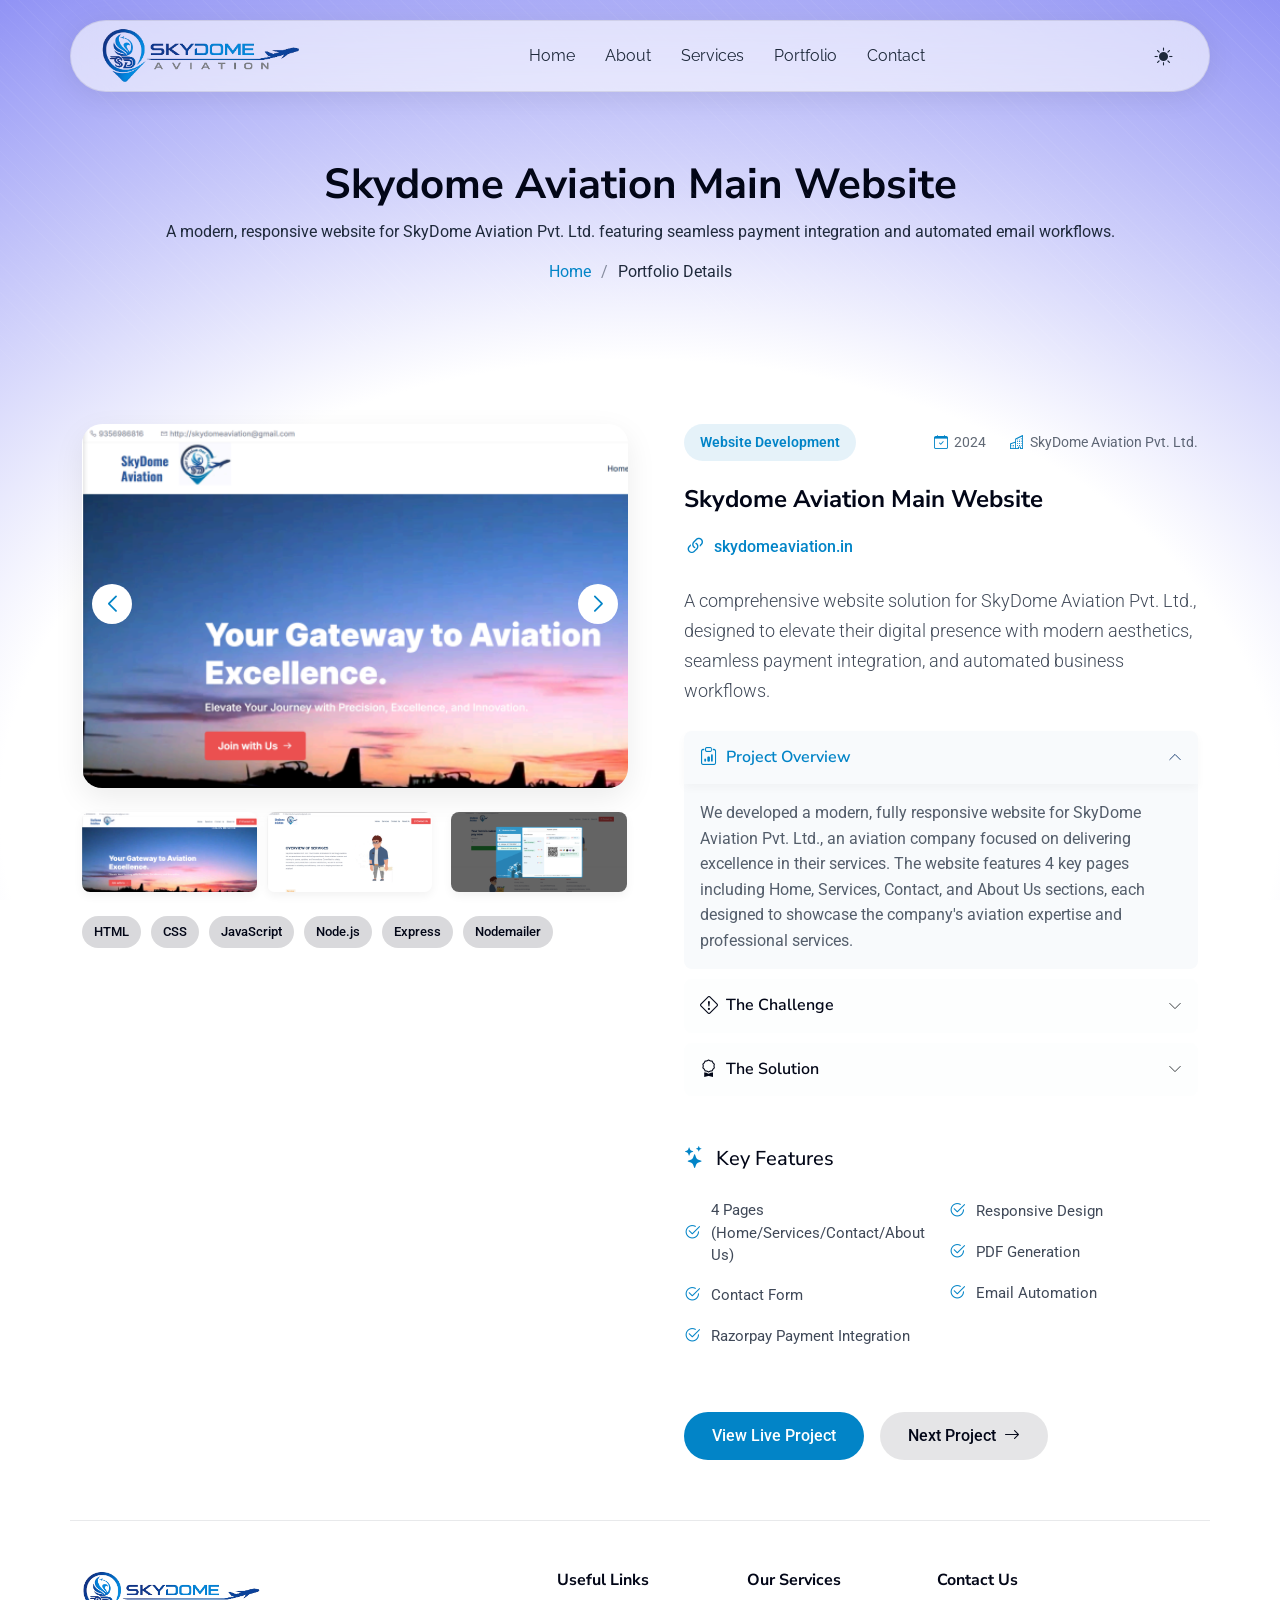
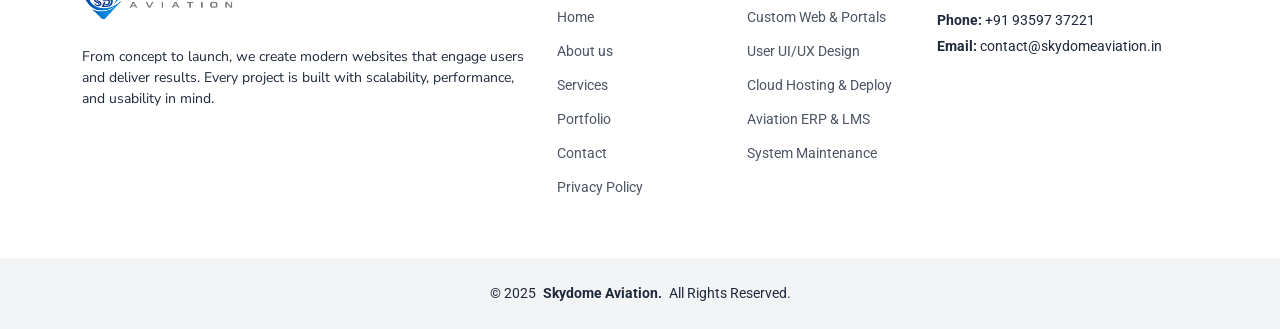
==== portfolio-1.html @ ff7d0fc4 "first commit" ====
<!DOCTYPE html>
<html lang="en">

<head>
  <meta charset="utf-8">
  <meta content="width=device-width, initial-scale=1.0" name="viewport">
  <title>Skydome Aviation Main Website - Skydome Aviation</title>
  <meta name="description" content="Portfolio details for Skydome Aviation Main Website project by Skydome Aviation">
  <meta name="keywords" content="Skydome Aviation, Website Development, Skydome Aviation">

  <!-- Favicons -->
  <link href="assets/img/Brand Kit/icon_light.png" rel="icon">
  <link href="assets/img/Brand Kit/icon_light.png" rel="apple-touch-icon">

  <!-- Fonts -->
  <link href="https://fonts.googleapis.com" rel="preconnect">
  <link href="https://fonts.gstatic.com" rel="preconnect" crossorigin>
  <link
    href="https://fonts.googleapis.com/css2?family=Roboto:ital,wght@0,100;0,300;0,400;0,500;0,700;0,900;1,100;1,300;1,400;1,500;1,700;1,900&family=Raleway:ital,wght@0,100;0,200;0,300;0,400;0,500;0,600;0,700;0,800;0,900;1,100;1,200;1,300;1,400;1,500;1,600;1,700;1,800;1,900&family=Nunito+Sans:ital,wght@0,200;0,300;0,400;0,600;0,700;0,800;0,900;1,200;1,300;1,400;1,600;1,700;1,800;1,900&display=swap"
    rel="stylesheet">

  <!-- Vendor CSS Files -->
  <link href="assets/vendor/bootstrap/css/bootstrap.min.css" rel="stylesheet">
  <link href="assets/vendor/bootstrap-icons/bootstrap-icons.css" rel="stylesheet">
  <link href="assets/vendor/aos/aos.css" rel="stylesheet">
  <link href="assets/vendor/swiper/swiper-bundle.min.css" rel="stylesheet">
  <link href="assets/vendor/glightbox/css/glightbox.min.css" rel="stylesheet">

  <!-- Main CSS File -->
  <link href="assets/css/main.css" rel="stylesheet">

  <!-- Theme Initialization (prevents flash) -->
  <script>
    (function () {
      const THEME_VERSION_KEY = 'skydome-theme-version';
      const CURRENT_VERSION = '3';
      if (localStorage.getItem(THEME_VERSION_KEY) !== CURRENT_VERSION) {
        localStorage.removeItem('skydome-theme');
        localStorage.setItem(THEME_VERSION_KEY, CURRENT_VERSION);
      }
      const theme = localStorage.getItem('skydome-theme') || 'light';
      document.documentElement.setAttribute('data-theme', theme);
    })();
  </script>
</head>

<body class="portfolio-details-page">

  <header id="header" class="header d-flex align-items-center fixed-top">
    <div
      class="header-container container-fluid container-xl position-relative d-flex align-items-center justify-content-between">

      <a href="index.html" class="logo d-flex align-items-center me-auto me-xl-0">
        <img src="assets/img/Brand Kit/logo.png" alt="Skydome Aviation Logo">
      </a>



      <nav id="navmenu" class="navmenu">
        <ul>
          <li><a href="index.html#hero">Home</a></li>
          <li><a href="index.html#about">About</a></li>
          <li><a href="index.html#services">Services</a></li>
          <li><a href="index.html#portfolio">Portfolio</a></li>
          <li><a href="index.html#contact">Contact</a></li>
        </ul>
        <i class="mobile-nav-toggle d-xl-none bi bi-list"></i>
      </nav>
      <!-- Theme Toggle Button -->
      <button class="theme-toggle" id="theme-toggle" aria-label="Toggle dark/light theme">
        <i class="bi bi-moon-fill"></i>
        <i class="bi bi-sun-fill"></i>
      </button>

    </div>
  </header>

  <main class="main">

    <!-- Page Title -->
    <div class="page-title dark-background" data-aos="fade">
      <div class="container position-relative">
        <h1>Skydome Aviation Main Website</h1>
        <p>A modern, responsive website for SkyDome Aviation Pvt. Ltd. featuring seamless payment integration and
          automated email workflows.</p>
        <nav class="breadcrumbs">
          <ol>
            <li><a href="index.html">Home</a></li>
            <li class="current">Portfolio Details</li>
          </ol>
        </nav>
      </div>
    </div><!-- End Page Title -->

    <!-- Portfolio Details Section -->
    <section id="portfolio-details" class="portfolio-details section">

      <div class="container" data-aos="fade-up" data-aos-delay="100">

        <div class="row gy-4">
          <div class="col-lg-6" data-aos="fade-right">
            <div class="portfolio-details-media">
              <div class="main-image">
                <div class="portfolio-details-slider swiper init-swiper" data-aos="zoom-in">
                  <script type="application/json" class="swiper-config">
                    {
                      "loop": true,
                      "speed": 1000,
                      "autoplay": {
                        "delay": 6000
                      },
                      "effect": "creative",
                      "creativeEffect": {
                        "prev": {
                          "shadow": true,
                          "translate": [0, 0, -400]
                        },
                        "next": {
                          "translate": ["100%", 0, 0]
                        }
                      },
                      "slidesPerView": 1,
                      "navigation": {
                        "nextEl": ".swiper-button-next",
                        "prevEl": ".swiper-button-prev"
                      }
                    }
                  </script>
                  <div class="swiper-wrapper">
                    <div class="swiper-slide">
                      <img src="assets/img/portfolio/skydome-3.png" alt="Skydome Aviation Homepage" class="img-fluid">
                    </div>
                    <div class="swiper-slide">
                      <img src="assets/img/portfolio/skydome-2.png" alt="Skydome Aviation Services" class="img-fluid">
                    </div>
                    <div class="swiper-slide">
                      <img src="assets/img/portfolio/skydome-1.png" alt="Skydome Aviation Payment" class="img-fluid">
                    </div>
                  </div>
                  <div class="swiper-button-prev"></div>
                  <div class="swiper-button-next"></div>
                </div>
              </div>

              <div class="thumbnail-grid" data-aos="fade-up" data-aos-delay="200">
                <div class="row g-2 mt-3">
                  <div class="col-4">
                    <img src="assets/img/portfolio/skydome-3.png" alt="Gallery Image" class="img-fluid glightbox">
                  </div>
                  <div class="col-4">
                    <img src="assets/img/portfolio/skydome-2.png" alt="Gallery Image" class="img-fluid glightbox">
                  </div>
                  <div class="col-4">
                    <img src="assets/img/portfolio/skydome-1.png" alt="Gallery Image" class="img-fluid glightbox">
                  </div>
                </div>
              </div>

              <div class="tech-stack-badges" data-aos="fade-up" data-aos-delay="300">
                <span>HTML</span>
                <span>CSS</span>
                <span>JavaScript</span>
                <span>Node.js</span>
                <span>Express</span>
                <span>Nodemailer</span>
              </div>
            </div>
          </div>

          <div class="col-lg-6" data-aos="fade-left">
            <div class="portfolio-details-content">
              <div class="project-meta">
                <div class="badge-wrapper">
                  <span class="project-badge">Website Development</span>
                </div>
                <div class="date-client">
                  <div class="meta-item">
                    <i class="bi bi-calendar-check"></i>
                    <span>2024</span>
                  </div>
                  <div class="meta-item">
                    <i class="bi bi-buildings"></i>
                    <span>SkyDome Aviation Pvt. Ltd.</span>
                  </div>
                </div>
              </div>

              <h2 class="project-title">Skydome Aviation Main Website</h2>

              <div class="project-website">
                <i class="bi bi-link-45deg"></i>
                <a href="https://skydomeaviation.in/" target="_blank">skydomeaviation.in</a>
              </div>

              <div class="project-overview">
                <p class="lead">
                  A comprehensive website solution for SkyDome Aviation Pvt. Ltd., designed to elevate their digital
                  presence with modern aesthetics, seamless payment integration, and automated business workflows.
                </p>

                <div class="accordion project-accordion" id="portfolio-details-projectAccordion">
                  <div class="accordion-item" data-aos="fade-up">
                    <h2 class="accordion-header">
                      <button class="accordion-button" type="button" data-bs-toggle="collapse"
                        data-bs-target="#portfolio-details-collapse-1" aria-expanded="true" aria-controls="collapseOne">
                        <i class="bi bi-clipboard-data me-2"></i> Project Overview
                      </button>
                    </h2>
                    <div id="portfolio-details-collapse-1" class="accordion-collapse collapse show"
                      data-bs-parent="#portfolio-details-projectAccordion">
                      <div class="accordion-body">
                        <p>We developed a modern, fully responsive website for SkyDome Aviation Pvt. Ltd., an aviation
                          company focused on delivering excellence in their services. The website features 4 key pages
                          including Home, Services, Contact, and About Us sections, each designed to showcase the
                          company's aviation expertise and professional services.</p>
                      </div>
                    </div>
                  </div>

                  <div class="accordion-item" data-aos="fade-up" data-aos-delay="100">
                    <h2 class="accordion-header">
                      <button class="accordion-button collapsed" type="button" data-bs-toggle="collapse"
                        data-bs-target="#portfolio-details-collapse-2" aria-expanded="false"
                        aria-controls="collapseTwo">
                        <i class="bi bi-exclamation-diamond me-2"></i> The Challenge
                      </button>
                    </h2>
                    <div id="portfolio-details-collapse-2" class="accordion-collapse collapse"
                      data-bs-parent="#portfolio-details-projectAccordion">
                      <div class="accordion-body">
                        <p>The client required a website that could handle online payments securely, automate email
                          communications, and generate PDF documents dynamically. The solution needed to be fast,
                          responsive across all devices, and integrate seamlessly with Razorpay payment gateway for
                          their business transactions.</p>
                      </div>
                    </div>
                  </div>

                  <div class="accordion-item" data-aos="fade-up" data-aos-delay="200">
                    <h2 class="accordion-header">
                      <button class="accordion-button collapsed" type="button" data-bs-toggle="collapse"
                        data-bs-target="#portfolio-details-collapse-3" aria-expanded="false"
                        aria-controls="collapseThree">
                        <i class="bi bi-award me-2"></i> The Solution
                      </button>
                    </h2>
                    <div id="portfolio-details-collapse-3" class="accordion-collapse collapse"
                      data-bs-parent="#portfolio-details-projectAccordion">
                      <div class="accordion-body">
                        <p>We built a robust full-stack solution using Node.js and Express for the backend, with HTML,
                          CSS, and JavaScript for a responsive frontend. We integrated Razorpay for secure payment
                          processing, implemented Nodemailer for email automation, and developed custom PDF generation
                          functionality to streamline their business operations.</p>
                      </div>
                    </div>
                  </div>
                </div>
              </div>

              <div class="project-features" data-aos="fade-up" data-aos-delay="300">
                <h3><i class="bi bi-stars"></i> Key Features</h3>
                <div class="row g-3">
                  <div class="col-md-6">
                    <ul class="feature-list">
                      <li><i class="bi bi-check2-circle"></i> 4 Pages (Home/Services/Contact/About Us)</li>
                      <li><i class="bi bi-check2-circle"></i> Contact Form</li>
                      <li><i class="bi bi-check2-circle"></i> Razorpay Payment Integration</li>
                    </ul>
                  </div>
                  <div class="col-md-6">
                    <ul class="feature-list">
                      <li><i class="bi bi-check2-circle"></i> Responsive Design</li>
                      <li><i class="bi bi-check2-circle"></i> PDF Generation</li>
                      <li><i class="bi bi-check2-circle"></i> Email Automation</li>
                    </ul>
                  </div>
                </div>
              </div>

              <div class="cta-buttons" data-aos="fade-up" data-aos-delay="400">
                <a href="https://skydomeaviation.in/" target="_blank" class="btn-view-project">View Live Project</a>
                <a href="portfolio-2.html" class="btn-next-project">Next Project <i class="bi bi-arrow-right"></i></a>
              </div>
            </div>
          </div>
        </div>

      </div>

    </section><!-- /Portfolio Details Section -->

  </main>

  <footer id="footer" class="footer">

    <div class="container footer-top">
      <div class="row gy-4">
        <div class="col-lg-5 col-md-12 footer-about">
          <a href="index.html" class="logo d-flex align-items-center">
            <img src="assets/img/Brand Kit/logo.png" alt="Skydome Aviation" class="footer-logo-img">
          </a>
          <p>From concept to launch, we create modern websites that engage users and deliver results. Every project is
            built with scalability, performance, and usability in mind.</p>
        </div>

        <div class="col-lg-2 col-6 footer-links">
          <h4>Useful Links</h4>
          <ul>
            <li><a href="index.html#hero">Home</a></li>
            <li><a href="index.html#about">About us</a></li>
            <li><a href="index.html#services">Services</a></li>
            <li><a href="index.html#portfolio">Portfolio</a></li>
            <li><a href="index.html#contact">Contact</a></li>
            <li><a href="privacy-policy.html">Privacy Policy</a></li>
          </ul>
        </div>

        <div class="col-lg-2 col-6 footer-links">
          <h4>Our Services</h4>
          <ul>
            <li><a href="index.html#services">Custom Web & Portals</a></li>
            <li><a href="index.html#services">User UI/UX Design</a></li>
            <li><a href="index.html#services">Cloud Hosting & Deploy</a></li>
            <li><a href="index.html#services">Aviation ERP & LMS</a></li>
            <li><a href="index.html#services">System Maintenance</a></li>
          </ul>
        </div>

        <div class="col-lg-3 col-md-12 footer-contact text-center text-md-start">
          <h4>Contact Us</h4>
          <p><strong>Phone:</strong> <span>+91 93597 37221</span></p>
          <p><strong>Email:</strong> <span>contact@skydomeaviation.in</span></p>
        </div>

      </div>
    </div>

    <div class="copyright text-center mt-4">
      <p>© 2025 <strong class="px-1 sitename">Skydome Aviation.</strong> All Rights Reserved.</p>
    </div>

  </footer>

  <!-- Scroll Top -->
  <a href="#" id="scroll-top" class="scroll-top d-flex align-items-center justify-content-center"><i
      class="bi bi-arrow-up-short"></i></a>

  <!-- Preloader -->
  <div id="preloader"></div>

  <!-- Vendor JS Files -->
  <script src="assets/vendor/bootstrap/js/bootstrap.bundle.min.js"></script>
  <script src="assets/vendor/php-email-form/validate.js"></script>
  <script src="assets/vendor/aos/aos.js"></script>
  <script src="assets/vendor/swiper/swiper-bundle.min.js"></script>
  <script src="assets/vendor/glightbox/js/glightbox.min.js"></script>
  <script src="assets/vendor/imagesloaded/imagesloaded.pkgd.min.js"></script>
  <script src="assets/vendor/isotope-layout/isotope.pkgd.min.js"></script>

  <!-- Main JS File -->
  <script src="assets/js/main.js"></script>

</body>

</html>
---- assets/css/main.css ----
/**
* Template Name: Strategy
* Template URL: https://bootstrapmade.com/strategy-bootstrap-agency-template/
* Updated: Jun 06 2025 with Bootstrap v5.3.6
* Author: BootstrapMade.com
* License: https://bootstrapmade.com/license/
*/

/*--------------------------------------------------------------
# Font & Color Variables
# Help: https://bootstrapmade.com/color-system/
--------------------------------------------------------------*/
/* Fonts */
:root {
  --default-font: "Roboto", system-ui, -apple-system, "Segoe UI", Roboto, "Helvetica Neue", Arial, "Noto Sans", "Liberation Sans", sans-serif, "Apple Color Emoji", "Segoe UI Emoji", "Segoe UI Symbol", "Noto Color Emoji";
  --heading-font: "Nunito Sans", sans-serif;
  --nav-font: "Raleway", sans-serif;
  scroll-behavior: smooth;
}

/*--------------------------------------------------------------
# LIGHT THEME (Default) - Elegant White with Subtle Gradient
--------------------------------------------------------------*/
:root,
:root[data-theme="light"] {
  /* Core Colors - Light Theme with Radial Gradient */
  --background-color: radial-gradient(125% 125% at 50% 90%, #fff 40%, #6366f1 100%);
  --default-color: #1e293b;
  --heading-color: #020617;
  --accent-color: #0284c7;
  --accent-color-dark: #0c4a6e;
  --surface-color: #f8fafc;
  --contrast-color: #ffffff;
  --border-color: #cbd5e1;

  /* Navigation Colors */
  --nav-color: #1e293b;
  --nav-hover-color: #0284c7;
  --nav-mobile-background-color: #ffffff;
  --nav-dropdown-background-color: #ffffff;
  --nav-dropdown-color: #1e293b;
  --nav-dropdown-hover-color: #0284c7;

  /* Theme Toggle */
  --theme-toggle-hover: rgba(2, 132, 199, 0.1);
  --logo-filter: brightness(0) saturate(100%);
}

/*--------------------------------------------------------------
# DARK THEME - Deep Navy Blue with Gradient
--------------------------------------------------------------*/
:root[data-theme="dark"] {
  /* Core Colors - Dark Theme with Radial Gradient */
  --background-color: radial-gradient(125% 125% at 50% 90%, #020817 40%, #4338ca 100%);
  --default-color: rgba(255, 255, 255, 0.9);
  --heading-color: #f1f5f9;
  --accent-color: #38bdf8;
  --accent-color-dark: #0369a1;
  --surface-color: #0f172a;
  --contrast-color: #ffffff;
  --border-color: rgba(255, 255, 255, 0.12);

  /* Navigation Colors */
  --nav-color: rgba(255, 255, 255, 0.9);
  --nav-hover-color: #38bdf8;
  --nav-mobile-background-color: #0f172a;
  --nav-dropdown-background-color: #0f172a;
  --nav-dropdown-color: rgba(255, 255, 255, 0.9);
  --nav-dropdown-hover-color: #38bdf8;

  /* Theme Toggle */
  --theme-toggle-hover: rgba(56, 189, 248, 0.15);
  --logo-filter: none;
}


:root[data-theme="light"] .light-background {
  --background-color: #f1f5f9;
  --surface-color: #ffffff;
}



/*--------------------------------------------------------------
# Theme Transition Effects
--------------------------------------------------------------*/
/* Only apply theme transitions to elements that need them, exclude AOS animated elements */
.header,
.footer,
.navmenu,
.theme-toggle,
.section-title,
.service-card,
.contact-info-box,
.contact-form-wrapper,
.faq-item {
  transition: background-color 0.3s ease, color 0.3s ease, border-color 0.3s ease;
}

/*--------------------------------------------------------------
# Theme Toggle Button
--------------------------------------------------------------*/
.theme-toggle {
  display: flex;
  align-items: center;
  justify-content: center;
  width: 40px;
  height: 40px;
  border-radius: 50%;
  border: none;
  background: transparent;
  cursor: pointer;
  transition: all 0.4s cubic-bezier(0.4, 0, 0.2, 1);
  margin-left: 15px;
}

.theme-toggle:hover {
  background-color: var(--theme-toggle-hover);
  transform: rotate(20deg) scale(1.1);
  transition: all 0.4s cubic-bezier(0.4, 0, 0.2, 1);
}

.theme-toggle i {
  font-size: 18px;
  color: var(--nav-color);
  transition: all 0.4s cubic-bezier(0.4, 0, 0.2, 1);
}

.theme-toggle .bi-sun-fill {
  display: none;
}

.theme-toggle .bi-moon-fill {
  display: block;
}

:root[data-theme="light"] .theme-toggle .bi-sun-fill {
  display: block;
}

:root[data-theme="light"] .theme-toggle .bi-moon-fill {
  display: none;
}

/* Hero stats card - Let's Connect Button (Original Style) */
.stats-card-hero {
  display: flex;
  align-items: center;
  justify-content: space-between;
  position: absolute;
  bottom: 10%;
  right: 0;
  background: linear-gradient(135deg, var(--surface-color) 0%, color-mix(in srgb, var(--surface-color), var(--accent-color) 8%) 100%);
  backdrop-filter: blur(15px);
  border: 2px solid color-mix(in srgb, var(--accent-color), transparent 65%);
  border-radius: 14px;
  padding: 0.875rem 1.25rem;
  text-decoration: none;
  min-width: auto;
  gap: 14px;
  box-shadow: 0 12px 35px rgba(0, 0, 0, 0.18), 0 0 20px color-mix(in srgb, var(--accent-color), transparent 90%);
  transition: all 0.4s cubic-bezier(0.4, 0, 0.2, 1);
}

.stats-card-hero:hover {
  transform: translateY(-5px);
  box-shadow: 0 18px 45px rgba(0, 0, 0, 0.22), 0 0 30px color-mix(in srgb, var(--accent-color), transparent 80%);
  border-color: var(--accent-color);
}

.stats-card-hero .stats-number h2 {
  font-size: 1.25rem;
  font-weight: 700;
  color: var(--heading-color);
  margin: 0;
  line-height: 1.2;
  font-family: var(--heading-font);
}

.stats-card-hero .stats-arrow {
  display: flex;
  align-items: center;
  justify-content: center;
  width: 28px;
  height: 28px;
  background: var(--accent-color);
  border-radius: 50%;
  transition: all 0.4s cubic-bezier(0.4, 0, 0.2, 1);
}

.stats-card-hero .stats-arrow i {
  font-size: 1rem;
  color: var(--contrast-color);
  transition: transform 0.4s cubic-bezier(0.4, 0, 0.2, 1);
}

.stats-card-hero:hover .stats-arrow {
  background: color-mix(in srgb, var(--accent-color), #000 15%);
}

.stats-card-hero:hover .stats-arrow i {
  transform: rotate(45deg);
}

@media (max-width: 991px) {
  .stats-card-hero {
    position: relative;
    bottom: auto;
    right: auto;
    margin-top: 2rem;
  }
}

/* Typed.js Animation Styles */
.typed-wrapper {
  display: inline;
}

#typed-strings {
  display: none;
}

#typed-output {
  color: var(--accent-color);
  font-weight: 800;
}

.typed-cursor {
  color: var(--accent-color);
  font-weight: 300;
  opacity: 1;
  animation: typedBlink 0.7s infinite;
}

@keyframes typedBlink {

  0%,
  100% {
    opacity: 1;
  }

  50% {
    opacity: 0;
  }
}

/*--------------------------------------------------------------
# Hero On-Load Animation
--------------------------------------------------------------*/
@keyframes heroReveal {
  0% {
    opacity: 0;
    transform: translateY(40px);
  }

  100% {
    opacity: 1;
    transform: translateY(0);
  }
}

/* Hero animate container - initial hidden state, waits for body.loaded */
.hero-animate {
  opacity: 0;
}

/* Only animate AFTER preloader is removed (body.loaded class added) */
body.loaded .hero-animate {
  animation: heroReveal 0.9s cubic-bezier(0.22, 1, 0.36, 1) forwards;
}

/* Staggered delays for hero elements */
body.loaded .hero-animate.hero-delay-1 {
  animation-delay: 0ms;
}

body.loaded .hero-animate.hero-delay-2 {
  animation-delay: 150ms;
}

body.loaded .hero-animate.hero-delay-3 {
  animation-delay: 300ms;
}

body.loaded .hero-animate.hero-delay-4 {
  animation-delay: 450ms;
}

body.loaded .hero-animate.hero-delay-5 {
  animation-delay: 600ms;
}

body.loaded .hero-animate.hero-delay-6 {
  animation-delay: 800ms;
}

/* Visual content column - slightly different animation */
.hero-visual-animate {
  opacity: 0;
}

body.loaded .hero-visual-animate {
  animation: heroReveal 1.1s cubic-bezier(0.22, 1, 0.36, 1) forwards;
  animation-delay: 500ms;
}

/* Footer Logo Styles */
.footer .footer-about .logo .footer-logo-img {
  max-height: 50px;
  width: auto;
}

:root[data-theme="light"] .footer .footer-about .logo .footer-logo-img {
  content: url('../img/Brand Kit/logo.png');
}

/*--------------------------------------------------------------
# Portfolio Entry Styles - Enhanced Design
--------------------------------------------------------------*/
.portfolio-item {
  margin-bottom: 30px;
}

.portfolio-entry {
  position: relative;
  overflow: hidden;
  border-radius: 20px;
  background: var(--surface-color);
  box-shadow: 0 10px 40px rgba(0, 0, 0, 0.2);
  transition: transform 0.5s ease-out, box-shadow 0.5s ease-out;
}

.portfolio-entry:hover {
  transform: translateY(-8px);
  box-shadow: 0 20px 60px rgba(0, 0, 0, 0.3);
}

.portfolio-entry .entry-image {
  position: relative;
  width: 100%;
  margin: 0;
  overflow: hidden;
  background: linear-gradient(135deg, #1a1a2e 0%, #16213e 100%);
  min-height: 220px;
  display: flex;
  align-items: center;
  justify-content: center;
}

.portfolio-entry .entry-image img,
.portfolio-item .entry-image img,
.portfolio-item img.img-fluid {
  width: 100% !important;
  height: auto !important;
  display: block;
  object-fit: contain !important;
  object-position: center;
  transition: transform 0.5s ease-out, filter 0.5s ease-out;
}

.portfolio-entry:hover .entry-image img {
  transform: scale(1.05);
  filter: brightness(0.7);
}

/* Overlay Container */
.portfolio-entry .entry-overlay {
  position: absolute;
  top: 0;
  left: 0;
  right: 0;
  bottom: 0;
  background: linear-gradient(180deg,
      rgba(0, 0, 0, 0) 0%,
      rgba(0, 0, 0, 0.15) 50%,
      rgba(0, 0, 0, 0.6) 100%);
  opacity: 0;
  transition: opacity 0.5s ease-out;
  display: flex;
  align-items: flex-end;
  padding: 30px;
  border-radius: 20px;
}

.portfolio-entry:hover .entry-overlay {
  opacity: 1;
}

/* Overlay Content */
.portfolio-entry .overlay-content {
  width: 100%;
  transform: translateY(20px);
  opacity: 0;
  transition: transform 0.5s ease-out, opacity 0.5s ease-out;
}

.portfolio-entry:hover .overlay-content {
  transform: translateY(0);
  opacity: 1;
}

.portfolio-entry .entry-meta {
  color: var(--accent-color);
  font-size: 0.8rem;
  font-weight: 700;
  text-transform: uppercase;
  letter-spacing: 2px;
  margin-bottom: 10px;
  display: inline-block;
  background: rgba(99, 102, 241, 0.15);
  padding: 5px 12px;
  border-radius: 20px;
  backdrop-filter: blur(10px);
}

.portfolio-entry .entry-title {
  color: #ffffff;
  font-size: 1.4rem;
  font-weight: 700;
  margin: 0 0 18px 0;
  line-height: 1.3;
  text-shadow: 0 2px 10px rgba(0, 0, 0, 0.3);
}

.portfolio-entry .entry-links {
  display: flex;
  gap: 12px;
}

.portfolio-entry .entry-links a {
  display: flex;
  align-items: center;
  justify-content: center;
  width: 45px;
  height: 45px;
  border-radius: 12px;
  background: rgba(255, 255, 255, 0.95);
  color: var(--heading-color);
  font-size: 1.1rem;
  transition: all 0.3s cubic-bezier(0.4, 0, 0.2, 1);
  box-shadow: 0 4px 15px rgba(0, 0, 0, 0.2);
}

.portfolio-entry .entry-links a:hover {
  background: var(--accent-color);
  color: #ffffff;
  transform: translateY(-3px) scale(1.05);
  box-shadow: 0 8px 25px rgba(99, 102, 241, 0.4);
}

/* Light Theme Adjustments */
:root[data-theme="light"] .portfolio-entry .entry-image {
  background: linear-gradient(135deg, #f8fafc 0%, #e2e8f0 100%);
}

:root[data-theme="light"] .portfolio-entry .entry-links a {
  color: #1e293b;
}

/*--------------------------------------------------------------
# General Styling & Shared Classes
--------------------------------------------------------------*/
body {
  color: var(--default-color);
  background: var(--background-color);
  background-attachment: fixed;
  font-family: var(--default-font);
  min-height: 100vh;
}

a {
  color: var(--accent-color);
  text-decoration: none;
  transition: 0.3s;
}

a:hover {
  color: color-mix(in srgb, var(--accent-color), transparent 25%);
  text-decoration: none;
}

h1,
h2,
h3,
h4,
h5,
h6 {
  color: var(--heading-color);
  font-family: var(--heading-font);
}

/* PHP Email Form Messages
------------------------------*/
.php-email-form .error-message {
  display: none;
  background: #df1529;
  color: #ffffff;
  text-align: left;
  padding: 15px;
  margin-bottom: 24px;
  font-weight: 600;
}

.php-email-form .sent-message {
  display: none;
  color: #ffffff;
  background: #059652;
  text-align: center;
  padding: 15px;
  margin-bottom: 24px;
  font-weight: 600;
}

.php-email-form .loading {
  display: none;
  background: var(--surface-color);
  text-align: center;
  padding: 15px;
  margin-bottom: 24px;
}

.php-email-form .loading:before {
  content: "";
  display: inline-block;
  border-radius: 50%;
  width: 24px;
  height: 24px;
  margin: 0 10px -6px 0;
  border: 3px solid var(--accent-color);
  border-top-color: var(--surface-color);
  animation: php-email-form-loading 1s linear infinite;
}

@keyframes php-email-form-loading {
  0% {
    transform: rotate(0deg);
  }

  100% {
    transform: rotate(360deg);
  }
}

/*--------------------------------------------------------------
# Global Header
--------------------------------------------------------------*/
.header {
  color: var(--default-color);
  background-color: var(--background-color);
  padding: 20px 0;
  transition: all 0.5s;
  z-index: 997;
}

.header .header-container {
  background: rgba(255, 255, 255, 0.1);
  backdrop-filter: blur(20px);
  -webkit-backdrop-filter: blur(20px);
  border: 1px solid rgba(255, 255, 255, 0.15);
  border-radius: 50px;
  padding: 5px 25px 5px 30px;
  box-shadow: 0px 4px 30px rgba(0, 0, 0, 0.1);
}

:root[data-theme="light"] .header .header-container {
  background: rgba(255, 255, 255, 0.6);
  border: 1px solid rgba(0, 0, 0, 0.08);
  box-shadow: 0px 4px 30px rgba(0, 0, 0, 0.08);
}

.header .logo {
  line-height: 1;
}

.header .logo img {
  /* height: 50px; */
  width: auto;
  max-width: 200px;
  margin-right: 8px;
  object-fit: contain;
}

.header .logo h1 {
  font-size: 20px;
  margin: 0;
  font-weight: 600;
  text-transform: uppercase;
  letter-spacing: 1.5px;
  color: var(--heading-color);
}

.header .btn-getstarted,
.header .btn-getstarted:focus {
  color: var(--contrast-color);
  background: var(--accent-color);
  font-size: 14px;
  padding: 8px 20px;
  margin: 0 0 0 30px;
  border-radius: 50px;
  transition: 0.3s;
}

.header .btn-getstarted:hover,
.header .btn-getstarted:focus:hover {
  color: var(--contrast-color);
  background: color-mix(in srgb, var(--accent-color), transparent 15%);
}

@media (max-width: 1200px) {
  .header {
    padding-top: 10px;
  }

  .header .header-container {
    margin-left: 10px;
    margin-right: 10px;
    padding: 14px 8px 14px 18px;
  }

  .header .logo {
    order: 1;
  }

  .header .btn-getstarted {
    order: 2;
    margin: 0 10px 0 0;
    padding: 6px 15px;
  }

  .header .theme-toggle {
    order: 2;
    margin-left: auto;
  }

  .header .navmenu {
    order: 3;
  }
}

@media (max-width: 768px) {
  .header {
    padding-top: 8px;
  }

  .header .header-container {
    padding: 16px 10px 16px 16px;
  }

  .header .logo img {
    height: 32px;
  }
}

@media (max-width: 576px) {
  .header .header-container {
    padding: 18px 12px 18px 16px;
  }

  .header .logo img {
    height: 28px;
  }
}

/*--------------------------------------------------------------
# Navigation Menu
--------------------------------------------------------------*/
/* Navmenu - Desktop */
@media (min-width: 1200px) {
  .navmenu {
    padding: 0;
  }

  .navmenu ul {
    margin: 0;
    padding: 0;
    display: flex;
    list-style: none;
    align-items: center;
  }

  .navmenu li {
    position: relative;
  }

  .navmenu a,
  .navmenu a:focus {
    color: var(--nav-color);
    padding: 18px 15px;
    font-size: 16px;
    font-family: var(--nav-font);
    font-weight: 400;
    display: flex;
    align-items: center;
    justify-content: space-between;
    white-space: nowrap;
    transition: 0.3s;
  }

  .navmenu a i,
  .navmenu a:focus i {
    font-size: 12px;
    line-height: 0;
    margin-left: 5px;
    transition: 0.3s;
  }

  .navmenu li:last-child a {
    padding-right: 0;
  }

  .navmenu li:hover>a,
  .navmenu .active,
  .navmenu .active:focus {
    color: var(--nav-hover-color);
  }

  .navmenu .dropdown ul {
    margin: 0;
    padding: 10px 0;
    background: var(--nav-dropdown-background-color);
    display: block;
    position: absolute;
    visibility: hidden;
    left: 14px;
    top: 130%;
    opacity: 0;
    transition: 0.3s;
    border-radius: 4px;
    z-index: 99;
    box-shadow: 0px 0px 30px rgba(0, 0, 0, 0.1);
  }

  .navmenu .dropdown ul li {
    min-width: 200px;
  }

  .navmenu .dropdown ul a {
    padding: 10px 20px;
    font-size: 15px;
    text-transform: none;
    color: var(--nav-dropdown-color);
  }

  .navmenu .dropdown ul a i {
    font-size: 12px;
  }

  .navmenu .dropdown ul a:hover,
  .navmenu .dropdown ul .active:hover,
  .navmenu .dropdown ul li:hover>a {
    color: var(--nav-dropdown-hover-color);
  }

  .navmenu .dropdown:hover>ul {
    opacity: 1;
    top: 100%;
    visibility: visible;
  }

  .navmenu .dropdown .dropdown ul {
    top: 0;
    left: -90%;
    visibility: hidden;
  }

  .navmenu .dropdown .dropdown:hover>ul {
    opacity: 1;
    top: 0;
    left: -100%;
    visibility: visible;
  }
}

/* Navmenu - Mobile */
@media (max-width: 1199px) {
  .mobile-nav-toggle {
    color: var(--nav-color);
    font-size: 28px;
    line-height: 0;
    margin-right: 10px;
    cursor: pointer;
    transition: color 0.3s;
  }

  .navmenu {
    padding: 0;
    z-index: 9997;
  }

  .navmenu ul {
    visibility: hidden;
    opacity: 0;
    list-style: none;
    position: fixed;
    top: 0;
    left: 0;
    right: 0;
    bottom: 0;
    width: 100%;
    height: 90vh;
    padding: 80px 30px 60px 30px;
    margin: 0;
    background-color: var(--nav-mobile-background-color);
    overflow-y: auto;
    z-index: 9998;
    flex-direction: column;
    align-items: center;
    justify-content: space-evenly;
    border-radius: 20px;
    gap: 10px;
    display: flex;
    transform: translateY(-20px);
    transition: opacity 0.3s ease, visibility 0.3s ease, transform 0.3s ease;
  }

  .navmenu ul li {
    width: 100%;
    text-align: center;
    border-bottom: 1px solid rgba(128, 128, 128, 0.1);
  }

  .navmenu ul li:last-child {
    border-bottom: none;
  }

  .navmenu a,
  .navmenu a:focus {
    color: var(--nav-dropdown-color);
    padding: 18px 20px;
    font-family: var(--nav-font);
    font-size: 20px;
    font-weight: 600;
    display: block;
    text-align: center;
    transition: 0.3s;
  }

  .navmenu a i,
  .navmenu a:focus i {
    font-size: 12px;
    line-height: 0;
    margin-left: 5px;
    width: 30px;
    height: 30px;
    display: flex;
    align-items: center;
    justify-content: center;
    border-radius: 50%;
    transition: 0.3s;
    background-color: color-mix(in srgb, var(--accent-color), transparent 90%);
  }

  .navmenu a i:hover,
  .navmenu a:focus i:hover {
    background-color: var(--accent-color);
    color: var(--contrast-color);
  }

  .navmenu a:hover,
  .navmenu .active,
  .navmenu .active:focus {
    color: var(--accent-color);
  }

  .navmenu .active i,
  .navmenu .active:focus i {
    background-color: var(--accent-color);
    color: var(--contrast-color);
    transform: rotate(180deg);
  }

  .navmenu .dropdown ul {
    position: static;
    display: none;
    z-index: 99;
    padding: 10px 0;
    margin: 10px 20px;
    background-color: var(--nav-dropdown-background-color);
    border: 1px solid color-mix(in srgb, var(--default-color), transparent 90%);
    box-shadow: none;
    transition: all 0.5s ease-in-out;
  }

  .navmenu .dropdown ul ul {
    background-color: rgba(33, 37, 41, 0.1);
  }

  .navmenu .dropdown>.dropdown-active {
    display: block;
    background-color: rgba(33, 37, 41, 0.03);
  }

  .mobile-nav-active {
    overflow: hidden;
  }

  .mobile-nav-active .mobile-nav-toggle {
    color: var(--heading-color);
    position: fixed;
    font-size: 32px;
    top: 25px;
    right: 25px;
    margin-right: 0;
    z-index: 9999;
  }

  /* Hamburger to X animation */
  .mobile-nav-toggle {
    transition: transform 0.3s ease;
  }

  .mobile-nav-active .mobile-nav-toggle {
    transform: rotate(90deg);
  }

  .mobile-nav-active .navmenu {
    position: fixed;
    overflow: hidden;
    inset: 0;
    background: var(--nav-mobile-background-color);
    z-index: 9998;
    border-radius: 20px;
  }

  .mobile-nav-active .navmenu>ul {
    visibility: visible;
    opacity: 1;
    transform: translateY(0);
  }

  /* Hide theme toggle when mobile menu is open */
  .mobile-nav-active .theme-toggle {
    display: none !important;
  }
}

/* Mobile menu animations */
@keyframes fadeIn {
  from {
    opacity: 0;
  }

  to {
    opacity: 1;
  }
}

@keyframes slideDown {
  from {
    opacity: 0;
    transform: translateY(-30px);
  }

  to {
    opacity: 1;
    transform: translateY(0);
  }
}


/*--------------------------------------------------------------
# Global Footer
--------------------------------------------------------------*/
.footer {
  color: var(--default-color);
  background-color: var(--background-color);
  font-size: 14px;
  padding-bottom: 0;
  position: relative;
}

.footer .footer-top {
  padding-top: 50px;
  border-top: 1px solid color-mix(in srgb, var(--default-color), transparent 90%);
}

.footer .footer-about .logo {
  line-height: 1;
  margin-bottom: 25px;
}

.footer .footer-about .logo img {
  max-height: 40px;
  margin-right: 6px;
}

.footer .footer-about .logo span {
  color: var(--heading-color);
  font-size: 30px;
  font-weight: 700;
  letter-spacing: 1px;
  font-family: var(--heading-font);
}

.footer .footer-about p {
  font-size: 14px;
  font-family: var(--heading-font);
}

.footer .social-links a {
  display: flex;
  align-items: center;
  justify-content: center;
  width: 40px;
  height: 40px;
  border-radius: 50%;
  border: 1px solid color-mix(in srgb, var(--default-color), transparent 50%);
  font-size: 16px;
  color: color-mix(in srgb, var(--default-color), transparent 50%);
  margin-right: 10px;
  transition: 0.3s;
}

.footer .social-links a:hover {
  color: var(--accent-color);
  border-color: var(--accent-color);
}

.footer h4 {
  font-size: 16px;
  font-weight: bold;
  position: relative;
  padding-bottom: 12px;
}

.footer .footer-links {
  margin-bottom: 30px;
}

.footer .footer-links ul {
  list-style: none;
  padding: 0;
  margin: 0;
}

.footer .footer-links ul i {
  padding-right: 2px;
  font-size: 12px;
  line-height: 0;
}

.footer .footer-links ul li {
  padding: 10px 0;
  display: flex;
  align-items: center;
}

.footer .footer-links ul li:first-child {
  padding-top: 0;
}

.footer .footer-links ul a {
  color: color-mix(in srgb, var(--default-color), transparent 20%);
  display: inline-block;
  line-height: 1;
}

.footer .footer-links ul a:hover {
  color: var(--accent-color);
}

.footer .footer-contact p {
  margin-bottom: 5px;
}

.footer .copyright {
  padding-top: 25px;
  padding-bottom: 25px;
  background-color: color-mix(in srgb, var(--default-color), transparent 95%);
}

.footer .copyright p {
  margin-bottom: 0;
}

.footer .credits {
  margin-top: 6px;
  font-size: 13px;
}

@media (max-width: 768px) {
  .footer .footer-top {
    padding-top: 30px;
  }

  .footer .footer-about,
  .footer .footer-links,
  .footer .footer-contact {
    margin-bottom: 30px;
  }

  .footer .copyright {
    text-align: center;
  }

  .footer .copyright p {
    font-size: 13px;
  }
}

/* ============================================
   Mobile Optimizations (576px and below)
   ============================================ */
@media (max-width: 576px) {

  /* Global container padding - more space from edges */
  .container {
    padding-left: 20px;
    padding-right: 20px;
  }

  /* Header optimizations */
  .header .header-container {
    gap: 5px;
    padding: 13px 10px 13px 16px;
  }

  .header .logo img {
    height: 28px;
    max-width: 120px;
  }

  /* Theme toggle size */
  .theme-toggle {
    width: 32px;
    height: 32px;
  }

  .theme-toggle i {
    font-size: 16px;
  }

  /* Mobile nav toggle */
  .mobile-nav-toggle {
    font-size: 25px !important;
    margin-right: 5px !important;
  }

  /* Hero section */
  .hero {
    padding: 50px 0;
    min-height: auto;
  }

  .hero .main-heading h1 {
    font-size: 1.5rem;
    line-height: 1.2;
  }

  .hero .agency-name h5 {
    font-size: 0.8rem;
  }

  .hero .description p {
    font-size: 0.8rem;
    line-height: 1.5;
  }

  .hero .cta-button .btn {
    padding: 0.5rem 1rem;
    font-size: 0.75rem;
  }

  /* Let's Connect card - VERY SMALL, positioned bottom-right */
  .hero .stats-card-hero,
  a.stats-card-hero,
  .stats-card.stats-card-hero {
    padding: 8px 10px !important;
    width: 90px !important;
    max-width: 90px !important;
    height: auto !important;
    position: absolute !important;
    bottom: 15px !important;
    right: 15px !important;
    margin: 0 !important;
    display: flex !important;
    flex-direction: column !important;
    align-items: center !important;
    gap: 4px !important;
  }

  .stats-card-hero .stats-number h2,
  .stats-card-hero h2 {
    font-size: 0.55rem !important;
    line-height: 1.1 !important;
    margin: 0 !important;
  }

  .stats-card-hero .stats-arrow,
  .stats-card-hero .stats-icon-arrow {
    width: 20px !important;
    height: 20px !important;
  }

  .stats-card-hero .stats-arrow i,
  .stats-card-hero .stats-icon-arrow i {
    font-size: 10px !important;
  }

  /* Section titles */
  .section-title div {
    font-size: 18px;
  }

  .section-title h2 {
    font-size: 11px;
  }

  .section-title h2::after {
    width: 50px;
  }

  /* Section padding */
  section,
  .section {
    padding: 30px 0;
  }

  .section-title {
    padding-bottom: 25px;
  }

  /* Page title */
  .page-title {
    padding: 90px 0 35px 0;
  }

  .page-title h1 {
    font-size: 20px;
  }

  .page-title .breadcrumbs ol {
    font-size: 12px;
  }

  /* Service cards */
  .services .service-item {
    padding: 20px 15px;
  }

  .services .service-item .icon {
    width: 45px;
    height: 45px;
  }

  .services .service-item .icon i {
    font-size: 20px;
  }

  .services .service-item h3 {
    font-size: 16px;
  }

  .services .service-item p {
    font-size: 12px;
  }

  /* Portfolio - fit images to containers */
  .portfolio .portfolio-item img {
    border-radius: 8px;
    box-shadow: 0 4px 12px rgba(0, 0, 0, 0.1);
    width: 100%;
    height: auto;
    object-fit: cover;
  }

  .portfolio .portfolio-item {
    margin-bottom: 15px;
  }

  .portfolio .portfolio-content {
    padding: 10px;
  }

  /* FAQ section - CORRECT selector for faq-title */
  h2.faq-title {
    font-size: 20px !important;
    line-height: 1.3;
  }

  .faq .faq-item h3 {
    font-size: 13px;
    line-height: 1.4;
  }

  .faq .faq-item .faq-content p {
    font-size: 12px;
    line-height: 1.5;
  }

  /* Contact section - CORRECT selector contact-info-box */
  .contact .contact-info-box {
    padding: 12px 10px;
    flex-direction: column !important;
    text-align: center !important;
    align-items: center !important;
  }

  .contact .contact-info-box .icon-box {
    width: 40px;
    height: 40px;
    min-width: 40px;
    margin: 0 auto 8px auto;
  }

  .contact .contact-info-box .icon-box i {
    font-size: 18px;
  }

  .contact .contact-info-box .info-content h4 {
    font-size: 13px;
    margin-bottom: 3px;
  }

  .contact .contact-info-box .info-content p {
    font-size: 10px;
    word-break: break-word;
    overflow-wrap: break-word;
    max-width: 100%;
  }

  .contact .php-email-form input,
  .contact .php-email-form textarea {
    padding: 10px 12px;
    font-size: 13px;
  }

  .contact .php-email-form button[type="submit"] {
    padding: 10px 20px;
    font-size: 13px;
  }

  /* Contact section - FIX OVERFLOW */
  .contact .info-item {
    padding: 12px;
    flex-direction: column;
    text-align: center;
    gap: 10px;
  }

  .contact .info-item .icon {
    width: 36px;
    height: 36px;
    min-width: 36px;
    margin: 0 auto;
  }

  .contact .info-item .icon i {
    font-size: 16px;
  }

  .contact .info-item h3 {
    font-size: 13px;
    margin-bottom: 3px;
  }

  .contact .info-item p {
    font-size: 11px;
    word-break: break-word;
    overflow-wrap: break-word;
    max-width: 100%;
  }

  .contact .php-email-form input,
  .contact .php-email-form textarea {
    padding: 10px 12px;
    font-size: 13px;
  }

  .contact .php-email-form button[type="submit"] {
    padding: 10px 20px;
    font-size: 13px;
  }

  /* Mobile menu when open */
  .mobile-nav-active .navmenu ul {
    padding: 0px;
  }

  .mobile-nav-active .navmenu a {
    font-size: 16px;
    padding: 12px 15px;
  }

  .mobile-nav-active .mobile-nav-toggle {
    top: 18px;
    right: 15px;
    font-size: 26px;
  }

  /* Hide theme toggle when mobile menu is open */
  .mobile-nav-active .theme-toggle {
    display: none !important;
  }

  /* Scroll top button */
  .scroll-top {
    width: 36px;
    height: 36px;
    right: 10px;
  }

  .scroll-top i {
    font-size: 18px;
  }

  /* Footer - PROPER single column layout, centered */
  .footer .footer-top {
    padding-top: 20px;
  }

  .footer .footer-top .row {
    flex-direction: column !important;
  }

  /* Override Bootstrap column classes for mobile */
  .footer .col-6,
  .footer .col-lg-2,
  .footer .col-lg-3,
  .footer .col-lg-5,
  .footer .col-md-12 {
    width: 100% !important;
    max-width: 100% !important;
    flex: 0 0 100% !important;
  }

  .footer .footer-about,
  .footer .footer-links,
  .footer .footer-contact {
    width: 100% !important;
    max-width: 100% !important;
    flex: 0 0 100% !important;
    text-align: center !important;
    margin-bottom: 20px;
    padding: 0 15px;
  }

  .footer .footer-about .logo {
    justify-content: center;
  }

  .footer .footer-about p {
    font-size: 12px;
    text-align: center !important;
  }

  .footer h4 {
    font-size: 14px;
    text-align: center !important;
  }

  .footer .footer-links ul {
    padding-left: 0 !important;
    list-style: none !important;
    text-align: center !important;
    margin: 0 !important;
  }

  .footer .footer-links ul li {
    padding: 2px 0;
    display: block !important;
    text-align: center !important;
  }

  .footer .footer-links ul li a {
    font-size: 13px;
  }

  .footer .footer-contact p {
    font-size: 13px;
    text-align: center !important;
  }

  .footer .copyright {
    text-align: center !important;
    padding: 15px 0;
  }

  .footer .copyright p {
    font-size: 11px;
  }

  /* Hero visual-content needs position relative for stats card */
  .hero .visual-content {
    position: relative;
  }

  .footer .footer-about .logo img {
    max-height: 35px;
  }

  .footer .social-links {
    justify-content: center;
  }
}


/*--------------------------------------------------------------
# Preloader
--------------------------------------------------------------*/
#preloader {
  position: fixed;
  inset: 0;
  z-index: 999999;
  overflow: hidden;
  background: var(--background-color);
  transition: all 0.6s ease-out;
}

#preloader:before {
  content: "";
  position: fixed;
  top: calc(50% - 30px);
  left: calc(50% - 30px);
  border: 6px solid #ffffff;
  border-color: var(--accent-color) transparent var(--accent-color) transparent;
  border-radius: 50%;
  width: 60px;
  height: 60px;
  animation: animate-preloader 1.5s linear infinite;
}

@keyframes animate-preloader {
  0% {
    transform: rotate(0deg);
  }

  100% {
    transform: rotate(360deg);
  }
}

/*--------------------------------------------------------------
# Scroll Top Button
--------------------------------------------------------------*/
.scroll-top {
  position: fixed;
  visibility: hidden;
  opacity: 0;
  right: 15px;
  bottom: -15px;
  z-index: 99999;
  background-color: var(--accent-color);
  width: 44px;
  height: 44px;
  border-radius: 50px;
  transition: all 0.4s;
}

.scroll-top i {
  font-size: 24px;
  color: var(--contrast-color);
  line-height: 0;
}

.scroll-top:hover {
  background-color: color-mix(in srgb, var(--accent-color), transparent 20%);
  color: var(--contrast-color);
}

.scroll-top.active {
  visibility: visible;
  opacity: 1;
  bottom: 15px;
}

/*--------------------------------------------------------------
# Disable aos animation delay on mobile devices
--------------------------------------------------------------*/
@media screen and (max-width: 768px) {
  [data-aos-delay] {
    transition-delay: 0 !important;
  }
}

/*--------------------------------------------------------------
# Global Page Titles & Breadcrumbs
--------------------------------------------------------------*/
.page-title {
  color: var(--default-color);
  background-color: var(--background-color);
  background-size: cover;
  background-position: center;
  background-repeat: no-repeat;
  padding: 160px 0 80px 0;
  text-align: center;
  position: relative;
}

.page-title::after {
  content: "";
  position: absolute;
  top: 0;
  left: 0;
  right: 0;
  bottom: 0;
  background-image: repeating-linear-gradient(45deg, rgba(255, 255, 255, 0.02) 0px, rgba(255, 255, 255, 0.05) 1px, transparent 1px, transparent 10px);
  z-index: 1;
}

.page-title h1 {
  font-size: 42px;
  font-weight: 700;
  margin-bottom: 10px;
}

.page-title .breadcrumbs ol {
  display: flex;
  flex-wrap: wrap;
  list-style: none;
  justify-content: center;
  padding: 0;
  margin: 0;
  font-size: 16px;
  font-weight: 400;
}

.page-title .breadcrumbs ol li+li {
  padding-left: 10px;
}

.page-title .breadcrumbs ol li+li::before {
  content: "/";
  display: inline-block;
  padding-right: 10px;
  color: color-mix(in srgb, var(--default-color), transparent 50%);
}

@media (max-width: 768px) {
  .page-title {
    padding: 120px 0 50px 0;
  }

  .page-title h1 {
    font-size: 32px;
  }

  .page-title .breadcrumbs ol {
    font-size: 14px;
  }
}

@media (max-width: 480px) {
  .page-title {
    padding: 100px 0 40px 0;
  }

  .page-title h1 {
    font-size: 26px;
  }
}

/*--------------------------------------------------------------
# Global Sections
--------------------------------------------------------------*/
section,
.section {
  color: var(--default-color);
  background-color: var(--background-color);
  padding: 60px 0;
  scroll-margin-top: 90px;
  overflow: clip;
}

@media (max-width: 1199px) {

  section,
  .section {
    scroll-margin-top: 66px;
  }
}

@media (max-width: 768px) {

  section,
  .section {
    padding: 45px 0;
  }
}

@media (max-width: 480px) {

  section,
  .section {
    padding: 35px 0;
  }
}

/*--------------------------------------------------------------
# Global Section Titles
--------------------------------------------------------------*/
.section-title {
  padding-bottom: 60px;
  position: relative;
}

.section-title h2 {
  font-size: 14px;
  font-weight: 500;
  padding: 0;
  line-height: 1px;
  margin: 0;
  letter-spacing: 1.5px;
  text-transform: uppercase;
  color: color-mix(in srgb, var(--default-color), transparent 50%);
  position: relative;
}

.section-title h2::after {
  content: "";
  width: 120px;
  height: 1px;
  display: inline-block;
  background: var(--accent-color);
  margin: 4px 10px;
}

.section-title div {
  color: var(--heading-color);
  margin: 0;
  margin: 0;
  font-size: 28px;
  font-weight: 700;
  text-transform: uppercase;
  font-family: var(--heading-font);
}

@media (max-width: 768px) {
  .section-title {
    padding-bottom: 40px;
  }

  .section-title div {
    font-size: 22px;
  }

  .section-title h2::after {
    width: 80px;
  }
}

@media (max-width: 480px) {
  .section-title {
    padding-bottom: 30px;
  }

  .section-title div {
    font-size: 18px;
  }

  .section-title h2::after {
    width: 60px;
  }
}

/*--------------------------------------------------------------
# Hero Section
--------------------------------------------------------------*/
.hero {
  position: relative;
  min-height: 100vh;
  width: 100%;
  display: flex;
  align-items: center;
  overflow: hidden;
  padding: 100px 0;
}

.hero::after {
  content: "";
  position: absolute;
  top: 0;
  left: 0;
  right: 0;
  bottom: 0;
  background-image: repeating-linear-gradient(45deg, rgba(255, 255, 255, 0.02) 0px, rgba(255, 255, 255, 0.05) 1px, transparent 1px, transparent 10px);
  z-index: 1;
}

.hero .container,
.hero .container-fluid {
  position: relative;
  z-index: 2;
}

.hero .content-col {
  display: flex;
  flex-direction: column;
  justify-content: center;
  padding-right: 3rem;
}

@media (max-width: 991px) {
  .hero .content-col {
    padding-right: 15px;
    margin-bottom: 3rem;
  }
}

.hero .agency-name {
  margin-bottom: 1.5rem;
}

.hero .agency-name h5 {
  font-size: 1.25rem;
  font-weight: 600;
  letter-spacing: 1px;
  color: var(--contrast-color);
  margin: 0;
}

.hero .main-heading {
  margin-bottom: 2rem;
}

.hero .main-heading h1 {
  font-size: 5rem;
  font-weight: 800;
  line-height: 1.1;
  letter-spacing: -1px;
  margin: 0;
}

@media (max-width: 1200px) {
  .hero .main-heading h1 {
    font-size: 4rem;
  }
}

@media (max-width: 767px) {
  .hero .main-heading h1 {
    font-size: 2.5rem;
  }

  .hero .agency-name h5 {
    font-size: 1rem;
  }

  .hero {
    padding: 80px 0;
  }
}

@media (max-width: 480px) {
  .hero .main-heading h1 {
    font-size: 2rem;
  }

  .hero .agency-name h5 {
    font-size: 0.9rem;
  }

  .hero .description p {
    font-size: 0.9rem;
  }
}

@media (max-width: 360px) {
  .hero .main-heading h1 {
    font-size: 1.75rem;
  }
}

.hero .divider {
  width: 60%;
  height: 1px;
  background-color: color-mix(in srgb, var(--default-color), transparent 85%);
  margin-bottom: 2rem;
}

@media (max-width: 767px) {
  .hero .divider {
    width: 100%;
  }
}

.hero .description {
  margin-bottom: 2.5rem;
}

.hero .description p {
  font-size: 1rem;
  line-height: 1.7;
  color: color-mix(in srgb, var(--default-color), transparent 20%);
  margin: 0;
}

.hero .cta-button .btn {
  display: inline-flex;
  align-items: center;
  background-color: transparent;
  border: 1px solid color-mix(in srgb, var(--default-color), transparent 40%);
  color: var(--default-color);
  padding: 0.75rem 1.5rem;
  border-radius: 50px;
  font-size: 0.9rem;
  font-weight: 600;
  letter-spacing: 1px;
  transition: all 0.3s ease;
}

.hero .cta-button .btn span {
  margin-right: 0.5rem;
}

.hero .cta-button .btn i {
  font-size: 1.2rem;
  transition: transform 0.3s ease;
}

.hero .cta-button .btn:hover {
  background-color: var(--accent-color);
  border-color: var(--accent-color);
  color: var(--contrast-color);
}

.hero .cta-button .btn:hover i {
  transform: translateX(5px);
}

.hero .visual-content {
  position: relative;
  width: 100%;
  height: 100%;
  display: flex;
  align-items: center;
  justify-content: center;
}

@media (max-width: 991px) {
  .hero .visual-content {
    flex-direction: column;
  }
}

.hero .fluid-shape {
  position: relative;
  width: 100%;
  margin: 0 auto;
}

.hero .fluid-shape .fluid-img {
  width: 100%;
  height: auto;
  animation: float 6s ease-in-out infinite;
}

@keyframes float {
  0% {
    transform: translateY(0px);
  }

  50% {
    transform: translateY(-15px);
  }

  100% {
    transform: translateY(0px);
  }
}

.hero .stats-card {
  position: absolute;
  bottom: 10%;
  right: 0;
  background: linear-gradient(135deg, var(--surface-color) 0%, color-mix(in srgb, var(--surface-color), var(--accent-color) 15%) 100%);
  backdrop-filter: blur(15px);
  border: 2px solid color-mix(in srgb, var(--accent-color), transparent 70%);
  border-radius: 16px;
  padding: 1rem 0.5rem;
  width: 180px;
  display: flex;
  flex-direction: column;
  box-shadow: 0 15px 40px rgba(0, 0, 0, 0.25), 0 0 30px color-mix(in srgb, var(--accent-color), transparent 85%);
}


@media (max-width: 991px) {
  .hero .stats-card {
    position: relative;
    bottom: auto;
    right: auto;
    margin-top: 2rem;
    width: 90%;
  }
}



.hero .stats-card .stats-number h2 {
  font-size: 2rem;
  font-weight: 700;
  margin: 0;
  line-height: 1;
}

.hero .stats-card .stats-label {
  margin-top: 0.5rem;
}

.hero .stats-card .stats-label p {
  font-size: 0.9rem;
  margin: 0;
}

.hero .stats-card .stats-arrow {
  position: absolute;
  top: 1rem;
  right: 2rem;
}

.hero .stats-card .stats-arrow a {
  display: flex;
  align-items: center;
  justify-content: center;
  width: 32px;
  height: 32px;
  background-color: var(--accent-color);
  border-radius: 50%;
  color: var(--contrast-color);
  font-size: 1rem;
  transition: all 0.3s ease;
}

.hero .stats-card .stats-arrow a:hover {
  transform: translateY(-3px);
  background-color: color-mix(in srgb, var(--accent-color), transparent 20%);
}

/* Override for small mobile - must come after 991px to take precedence */
@media (max-width: 576px) {

  /* Let's Connect - small horizontal rectangle button */
  .hero .stats-card,
  .hero .stats-card-hero,
  a.stats-card-hero {
    position: absolute !important;
    bottom: 15px !important;
    right: 15px !important;
    width: auto !important;
    max-width: 200px !important;
    min-width: unset !important;
    padding: 12px 20px !important;
    margin: 0 !important;
    flex-direction: row !important;
    align-items: center !important;
    gap: 6px !important;
    border-radius: 8px !important;
  }

  .hero .stats-card .stats-number,
  .stats-card-hero .stats-number {
    display: flex !important;
    align-items: center !important;
  }

  .hero .stats-card .stats-number h2,
  .stats-card-hero .stats-number h2,
  .stats-card-hero h2 {
    font-size: 1.5rem !important;
    line-height: 1.2 !important;
    margin: 0 !important;
    white-space: nowrap !important;
  }

  /* Hide the arrow icon on mobile for cleaner look */
  .hero .stats-card .stats-arrow {
    position: absolute;
    top: 0.8rem;
    right: 1rem;
  }

  .stats-card-hero .stats-arrow,
  .stats-card-hero .stats-icon-arrow {
    width: 25px !important;
    height: 25px !important;
  }

  .stats-card-hero .stats-arrow i,
  .stats-card-hero .stats-icon-arrow i {
    font-size: 10px !important;
  }
}

/*--------------------------------------------------------------
# Stats Section
--------------------------------------------------------------*/
.stats {
  padding: 80px 0;
}

.stats-item {
  text-align: center;
  padding: 2.5rem 1.5rem;
}

.stats-icon {
  width: 70px;
  height: 70px;
  margin: 0 auto 1.5rem;
  display: flex;
  align-items: center;
  justify-content: center;
  background: color-mix(in srgb, var(--accent-color), transparent 88%);
  border-radius: 50%;
  transition: all 0.3s ease;
}

.stats-icon i {
  font-size: 1.75rem;
  color: var(--accent-color);
}

.stats-item:hover .stats-icon {
  background: var(--accent-color);
  transform: scale(1.1);
}

.stats-item:hover .stats-icon i {
  color: var(--contrast-color);
}

.stats-content {
  display: flex;
  align-items: baseline;
  justify-content: center;
  gap: 2px;
  margin-bottom: 0.5rem;
}

.stats-content .counter {
  font-size: 3.5rem;
  font-weight: 800;
  color: var(--heading-color);
  font-family: var(--heading-font);
  line-height: 1;
}

.stats-content .suffix {
  font-size: 2rem;
  font-weight: 700;
  color: var(--accent-color);
}

.stats-label {
  font-size: 1rem;
  color: var(--default-color);
  opacity: 0.75;
  margin: 0;
  font-weight: 500;
}

@media (max-width: 768px) {
  .stats {
    padding: 30px 0;
  }

  .stats .row {
    gap: 0;
  }

  .stats-item {
    display: flex;
    flex-direction: column;
    align-items: center;
    padding: 0.75rem 0.5rem;
  }

  .stats-icon {
    width: 50px;
    height: 50px;
    margin-bottom: 0.75rem;
  }

  .stats-icon i {
    font-size: 1.25rem;
  }

  .stats-content .counter {
    font-size: 2rem;
  }

  .stats-content .suffix {
    font-size: 1.25rem;
  }

  .stats-label {
    font-size: 0.8rem;
  }
}

@media (max-width: 576px) {
  .stats {
    padding: 20px 0;
  }

  .stats-item {
    padding: 0.5rem 0.25rem;
  }

  .stats-icon {
    width: 40px;
    height: 40px;
    margin-bottom: 0.5rem;
  }

  .stats-icon i {
    font-size: 1rem;
  }

  .stats-content .counter {
    font-size: 1.5rem;
  }

  .stats-content .suffix {
    font-size: 1rem;
  }

  .stats-label {
    font-size: 0.7rem;
  }
}

/*--------------------------------------------------------------
# About Section
--------------------------------------------------------------*/
.about {
  padding-top: 60px;
  padding-bottom: 60px;
}

.about .about-image {
  border-radius: 8px;
  overflow: hidden;
}

.about .about-image img {
  width: 90%;
}

.about .about-image .experience-badge {
  position: absolute;
  bottom: 20px;
  right: 80px;
  background: linear-gradient(135deg, var(--accent-color) 0%, color-mix(in srgb, var(--accent-color), #1e3a5f 30%) 100%);
  color: var(--contrast-color);
  padding: 1.25rem 1.5rem;
  border-radius: 12px;
  box-shadow: 0 15px 40px rgba(0, 0, 0, 0.2), 0 0 20px color-mix(in srgb, var(--accent-color), transparent 70%);
  text-align: center;
  min-width: 140px;
  border: 1px solid rgba(255, 255, 255, 0.2);
}

.about .about-image .experience-badge .years {
  font-size: 2.5rem;
  font-weight: 700;
  line-height: 1;
  display: block;
  margin-bottom: 5px;
}

.about .about-image .experience-badge .text {
  font-size: 0.9rem;
  text-transform: uppercase;
  letter-spacing: 1px;
}

@media (max-width: 768px) {
  .about .about-image .experience-badge {
    right: 0;
    bottom: 20px;
    padding: 1rem;
    min-width: 120px;
  }

  .about .about-image .experience-badge .years {
    font-size: 2rem;
  }
}

.about .about-content h2 {
  font-size: 2.2rem;
  margin-bottom: 1.25rem;
  font-weight: 700;
}

.about .about-image img {
  width: 100%;
}

@media (max-width: 768px) {
  .about .about-content h2 {
    font-size: 1.8rem;
  }
}

.about .about-content .lead {
  font-size: 1.15rem;
  margin-bottom: 1.25rem;
  color: color-mix(in srgb, var(--heading-color), transparent 30%);
}

.about .about-content p {
  margin-bottom: 1rem;
}

.about .about-content .feature-item {
  padding: 1.25rem;
  background-color: var(--surface-color);
  border-radius: 8px;
  box-shadow: 0 5px 15px rgba(0, 0, 0, 0.05);
  height: 100%;
  transition: all 0.3s ease;
}

.about .about-content .feature-item:hover {
  transform: translateY(-5px);
  box-shadow: 0 10px 25px rgba(0, 0, 0, 0.1);
}

.about .about-content .feature-item i {
  font-size: 1.75rem;
  color: var(--accent-color);
  margin-bottom: 0.75rem;
  display: block;
}

.about .about-content .feature-item h5 {
  font-size: 1.15rem;
  margin-bottom: 0.75rem;
  font-weight: 600;
}

.about .about-content .feature-item p {
  font-size: 0.9rem;
  margin-bottom: 0;
}

.about .about-content .btn-primary {
  background-color: var(--accent-color);
  border-color: var(--accent-color);
  padding: 0.5rem 1.5rem;
  border-radius: 50px;
  font-weight: 500;
  color: var(--contrast-color);
}

.about .about-content .btn-primary:hover {
  background-color: color-mix(in srgb, var(--accent-color), black 10%);
  border-color: color-mix(in srgb, var(--accent-color), black 10%);
}

.about .testimonial-section {
  border-top: 1px solid rgba(0, 0, 0, 0.08);
}

.about .testimonial-section .testimonial-intro h3 {
  font-size: 1.75rem;
  margin-bottom: 1.25rem;
  font-weight: 700;
}

.about .testimonial-section .testimonial-intro p {
  margin-bottom: 1.5rem;
}

.about .testimonial-section .testimonial-intro .swiper-nav-buttons {
  display: flex;
  gap: 10px;
}

.about .testimonial-section .testimonial-intro .swiper-nav-buttons button {
  width: 44px;
  height: 44px;
  border-radius: 50%;
  background-color: var(--surface-color);
  border: 1px solid rgba(0, 0, 0, 0.08);
  display: flex;
  align-items: center;
  justify-content: center;
  cursor: pointer;
  transition: all 0.3s ease;
}

.about .testimonial-section .testimonial-intro .swiper-nav-buttons button:hover {
  background-color: var(--accent-color);
  border-color: var(--accent-color);
  color: var(--contrast-color);
}

.about .testimonial-section .testimonial-intro .swiper-nav-buttons button i {
  font-size: 1.25rem;
}

.about .testimonial-section .testimonial-slider {
  overflow: hidden;
}

.about .testimonial-section .testimonial-slider .swiper-wrapper {
  height: auto !important;
}

.about .testimonial-section .testimonial-item {
  background-color: var(--surface-color);
  border-radius: 10px;
  padding: 2rem;
  box-shadow: 0 5px 30px rgba(0, 0, 0, 0.05);
  height: 100%;
}

.about .testimonial-section .testimonial-item .rating {
  color: #ffc107;
  font-size: 1rem;
}

.about .testimonial-section .testimonial-item p {
  font-style: italic;
  margin-bottom: 0;
  font-size: 1rem;
  line-height: 1.6;
}

.about .testimonial-section .testimonial-item .client-info .client-img {
  width: 50px;
  height: 50px;
  border-radius: 50%;
  margin-right: 15px;
  object-fit: cover;
}

.about .testimonial-section .testimonial-item .client-info h6 {
  font-weight: 600;
}

.about .testimonial-section .testimonial-item .client-info span {
  font-size: 0.85rem;
  color: color-mix(in srgb, var(--default-color), transparent 40%);
}

/*--------------------------------------------------------------
# Services Section
--------------------------------------------------------------*/
.services .service-header {
  margin-bottom: 60px;
}

.services .service-header .service-intro .service-heading {
  font-size: 48px;
  margin-bottom: 0;
  font-weight: 700;
  line-height: 1.2;
  color: var(--heading-color);
}

.services .service-header .service-intro .service-heading div {
  display: block;
  position: relative;
}

.services .service-header .service-intro .service-heading span {
  display: block;
  color: var(--accent-color);
}

@media (max-width: 992px) {
  .services .service-header .service-intro .service-heading {
    font-size: 36px;
  }
}

@media (max-width: 768px) {
  .services .service-header .service-intro .service-heading {
    font-size: 30px;
    margin-bottom: 20px;
  }
}

.services .service-header .service-summary p {
  margin-bottom: 25px;
  color: var(--default-color);
}

.services .service-header .service-summary .service-btn {
  display: inline-flex;
  align-items: center;
  padding: 12px 30px;
  background-color: var(--accent-color);
  color: var(--contrast-color);
  border-radius: 4px;
  font-weight: 500;
  transition: all 0.3s ease;
}

.services .service-header .service-summary .service-btn i {
  margin-left: 10px;
  transition: transform 0.3s ease;
}

.services .service-header .service-summary .service-btn:hover {
  background-color: color-mix(in srgb, var(--accent-color), transparent 15%);
  color: var(--contrast-color);
}

.services .service-header .service-summary .service-btn:hover i {
  transform: translateX(5px);
}

@media (max-width: 992px) {
  .services .service-header .service-summary {
    margin-top: 30px;
  }
}

.services .service-card {
  min-height: 380px;
}

.services .service-card {
  padding: 40px 40px 40px 40px;
  margin-bottom: 30px;
  border: 2px solid color-mix(in srgb, var(--default-color), transparent 90%);
  transition: all 0.3s ease;
}

.services .service-card .service-icon {
  margin-bottom: 25px;
  background-color: color-mix(in srgb, var(--accent-color), transparent 90%);
  display: inline-flex;
  align-items: center;
  justify-content: center;
  border-radius: 10px;
  width: 64px;
  height: 64px;
}

.services .service-card .service-icon i {
  font-size: 32px;
  color: var(--accent-color);
  transition: all 0.3s ease;
}

.services .service-card h3 {
  font-size: 28px;
  margin-bottom: 15px;
  font-weight: 700;
}

.services .service-card h3 a {
  color: var(--heading-color);
  transition: color 0.3s ease;
}

.services .service-card h3 a span {
  display: block;
}

.services .service-card h3 a:hover {
  color: var(--accent-color);
}

.services .service-card p {
  color: var(--default-color);
  transition: color 0.3s ease;
  margin-bottom: 0;
}

.services .service-card .card-action {
  position: absolute;
  top: 0;
  right: 0;
  width: 80px;
  height: 80px;
  display: flex;
  align-items: center;
  justify-content: center;
  background-color: var(--accent-color);
  opacity: 0;
  visibility: hidden;
  transform: translateY(20px);
  transition: all 0.3s ease;
}

.services .service-card .card-action i {
  font-size: 24px;
  color: var(--contrast-color);
  transition: transform 0.3s ease;
}

.services .service-card .card-action:hover i {
  transform: rotate(45deg);
}

.services .service-card::before {
  content: "";
  position: absolute;
  top: 0;
  left: 0;
  right: 0;
  bottom: 0;
  background-color: var(--surface-color);
  clip-path: polygon(70% 0, 100% 30%, 100% 100%, 0 100%, 0 0);
  z-index: -1;
  opacity: 0;
  visibility: hidden;
  transition: all 0.3s ease;
}

.services .service-card:hover {
  border-color: transparent;
}

.services .service-card:hover::before {
  opacity: 1;
  visibility: visible;
  background-color: var(--surface-color);
}

.services .service-card:hover h3 a {
  color: var(--accent-color);
}

.services .service-card:hover h3 a:hover {
  color: var(--accent-color);
}

.services .service-card:hover p {
  color: color-mix(in srgb, var(--default-color), transparent 20%);
}

.services .service-card:hover .card-action {
  opacity: 1;
  visibility: visible;
  transform: translateY(0);
}

.services .service-card:hover .service-icon i {
  transform: scale(1.1);
}

@media (max-width: 768px) {
  .services .service-card {
    padding: 150px 25px 25px;
  }

  .services .service-card h3 {
    font-size: 24px;
  }

  .services .service-card .service-icon {
    position: absolute;
    top: 40px;
    left: 25px;
  }
}

@media (max-width: 768px) {
  .services {
    padding: 70px 0 50px;
  }
}

/*--------------------------------------------------------------
# Steps Section
--------------------------------------------------------------*/
.steps .steps-wrapper {
  position: relative;
  padding: 20px 0;
}

.steps .steps-wrapper::before {
  content: "";
  position: absolute;
  width: 2px;
  background-color: color-mix(in srgb, var(--accent-color), transparent 85%);
  top: 0;
  bottom: 0;
  left: 50%;
  transform: translateX(-50%);
}

.steps .step-item {
  margin-bottom: 50px;
  width: 100%;
  position: relative;
}

.steps .step-item:last-child {
  margin-bottom: 0;
}

.steps .step-item:nth-child(even) .step-content {
  flex-direction: row-reverse;
}

.steps .step-content {
  display: flex;
  align-items: center;
  gap: 30px;
}

.steps .step-icon {
  flex-shrink: 0;
  width: 80px;
  height: 80px;
  background-color: var(--surface-color);
  border-radius: 50%;
  display: flex;
  align-items: center;
  justify-content: center;
  position: relative;
  z-index: 1;
  box-shadow: 0 0 20px rgba(0, 0, 0, 0.1);
  border: 2px solid color-mix(in srgb, var(--accent-color), transparent 85%);
  transition: all 0.3s ease-in-out;
}

.steps .step-icon i {
  font-size: 32px;
  color: var(--accent-color);
  transition: transform 0.3s ease-in-out;
}

.steps .step-info {
  flex: 1;
  background-color: var(--surface-color);
  padding: 30px;
  border-radius: 8px;
  box-shadow: 0 5px 25px rgba(0, 0, 0, 0.05);
  transition: transform 0.3s ease-in-out;
}

.steps .step-info:hover {
  transform: translateY(-5px);
}

.steps .step-number {
  display: inline-block;
  font-family: var(--heading-font);
  font-size: 0.9rem;
  font-weight: 600;
  color: var(--accent-color);
  text-transform: uppercase;
  letter-spacing: 1px;
  margin-bottom: 10px;
}

.steps h3 {
  font-size: 1.3rem;
  margin-bottom: 15px;
  font-weight: 600;
  color: var(--heading-color);
}

.steps p {
  color: color-mix(in srgb, var(--default-color), transparent 20%);
  font-size: 1rem;
  line-height: 1.6;
  margin-bottom: 0;
}

@media (max-width: 991px) {
  .steps .steps-wrapper::before {
    left: 25px;
  }

  .steps .step-item .step-content {
    flex-direction: row !important;
  }

  .steps .step-icon {
    width: 60px;
    height: 60px;
  }

  .steps .step-icon i {
    font-size: 24px;
  }

  .steps .step-info {
    padding: 20px;
  }

  .steps h3 {
    font-size: 1.3rem;
  }
}

@media (max-width: 767px) {
  .steps .step-content {
    gap: 20px;
  }

  .steps .step-icon {
    width: 50px;
    height: 50px;
  }

  .steps .step-icon i {
    font-size: 20px;
  }

  .steps .step-info {
    padding: 15px;
  }

  .steps h3 {
    font-size: 1.2rem;
  }

  .steps p {
    font-size: 0.95rem;
  }
}

/*--------------------------------------------------------------
# Call To Action Section
--------------------------------------------------------------*/
.call-to-action {
  padding-top: 80px;
  position: relative;
  background-color: color-mix(in srgb, var(--accent-color), transparent 97%);
  border-radius: 1rem;
  overflow: hidden;
  padding-bottom: 80px;
}

.call-to-action .badge {
  background-color: color-mix(in srgb, var(--accent-color), transparent 90%);
  color: var(--accent-color);
  padding: 0.5rem 1rem;
  font-size: 0.875rem;
  font-weight: 500;
  border-radius: 2rem;
}

.call-to-action h2 {
  font-size: clamp(1.75rem, 3vw, 2.5rem);
  font-weight: 700;
  line-height: 1.2;
  margin: 0;
}

.call-to-action p {
  font-size: 1.125rem;
  line-height: 1.6;
  opacity: 0.9;
}

.call-to-action .features .feature-item {
  display: flex;
  align-items: center;
  gap: 0.5rem;
  padding: 0.5rem 1rem;
  background-color: var(--surface-color);
  border-radius: 0.5rem;
  box-shadow: 0 2px 4px rgba(0, 0, 0, 0.05);
  transition: transform 0.3s ease;
}

.call-to-action .features .feature-item:hover {
  transform: translateY(-2px);
}

.call-to-action .features .feature-item i {
  color: var(--accent-color);
  font-size: 1.25rem;
}

.call-to-action .features .feature-item span {
  font-weight: 500;
}

.call-to-action .cta-buttons .btn {
  padding: 0.75rem 1.5rem;
  font-weight: 500;
  border-radius: 0.5rem;
  transition: all 0.3s ease;
}

.call-to-action .cta-buttons .btn.btn-primary {
  background-color: var(--accent-color);
  border-color: var(--accent-color);
  color: var(--contrast-color);
}

.call-to-action .cta-buttons .btn.btn-primary:hover {
  background-color: color-mix(in srgb, var(--accent-color), transparent 15%);
  border-color: color-mix(in srgb, var(--accent-color), transparent 15%);
  transform: translateY(-2px);
}

.call-to-action .cta-buttons .btn.btn-outline {
  border: 2px solid color-mix(in srgb, var(--accent-color), transparent 70%);
  color: var(--accent-color);
}

.call-to-action .cta-buttons .btn.btn-outline:hover {
  background-color: var(--accent-color);
  border-color: var(--accent-color);
  color: var(--contrast-color);
  transform: translateY(-2px);
}

.call-to-action .content-right {
  flex-shrink: 0;
  max-width: 100%;
  width: 450px;
}

.call-to-action .content-right img {
  width: 100%;
  height: auto;
  box-shadow: 0 10px 30px rgba(0, 0, 0, 0.1);
}

.call-to-action .content-right .floating-card {
  position: absolute;
  bottom: 2rem;
  right: -1rem;
  background: var(--surface-color);
  padding: 1rem;
  border-radius: 1rem;
  box-shadow: 0 10px 30px rgba(0, 0, 0, 0.1);
  display: flex;
  align-items: center;
  gap: 1rem;
  animation: float 3s ease-in-out infinite;
}

.call-to-action .content-right .floating-card .card-icon {
  width: 3rem;
  height: 3rem;
  background-color: color-mix(in srgb, var(--accent-color), transparent 90%);
  border-radius: 0.75rem;
  display: flex;
  align-items: center;
  justify-content: center;
}

.call-to-action .content-right .floating-card .card-icon i {
  color: var(--accent-color);
  font-size: 1.5rem;
}

.call-to-action .content-right .floating-card .card-content {
  display: flex;
  flex-direction: column;
}

.call-to-action .content-right .floating-card .card-content .stats-number {
  font-size: 1.25rem;
  font-weight: 700;
  color: var(--accent-color);
}

.call-to-action .content-right .floating-card .card-content .stats-text {
  font-size: 0.875rem;
  opacity: 0.8;
}

.call-to-action .decoration {
  position: absolute;
  inset: 0;
  pointer-events: none;
  overflow: hidden;
  z-index: 0;
}

.call-to-action .decoration .circle-1,
.call-to-action .decoration .circle-2 {
  position: absolute;
  border-radius: 50%;
  background-color: color-mix(in srgb, var(--accent-color), transparent 90%);
}

.call-to-action .decoration .circle-1 {
  width: 300px;
  height: 300px;
  top: -150px;
  right: -150px;
  opacity: 0.5;
}

.call-to-action .decoration .circle-2 {
  width: 200px;
  height: 200px;
  bottom: -100px;
  left: -100px;
  opacity: 0.3;
}

@media (max-width: 991.98px) {
  .call-to-action {
    padding: 2rem;
  }

  .call-to-action .content-right {
    width: 100%;
    margin-top: 2rem;
  }

  .call-to-action .content-right .floating-card {
    position: relative;
    bottom: auto;
    right: auto;
    margin-top: -3rem;
    margin-right: 1rem;
    z-index: 1;
  }
}

@keyframes float {

  0%,
  100% {
    transform: translateY(0);
  }

  50% {
    transform: translateY(-10px);
  }
}

/*--------------------------------------------------------------
# Testimonials Section
--------------------------------------------------------------*/
.testimonials .testimonials-slider {
  width: 100%;
  position: relative;
  padding-bottom: 60px;
}

.testimonials .swiper-wrapper {
  height: auto;
}

.testimonials .testimonial-item {
  background-color: var(--surface-color);
  padding: 40px;
  border-radius: 20px;
}

@media (max-width: 575px) {
  .testimonials .testimonial-item {
    padding: 20px;
  }
}

.testimonials .testimonial-item h2 {
  font-size: 24px;
  font-weight: 600;
  margin-bottom: 20px;
}

.testimonials .testimonial-item p {
  font-size: 16px;
  line-height: 1.8;
  margin-bottom: 30px;
  font-style: italic;
}

.testimonials .testimonial-item .profile {
  gap: 15px;
}

.testimonials .testimonial-item .profile .profile-img {
  width: 60px;
  height: 60px;
  border-radius: 50%;
  object-fit: cover;
}

.testimonials .testimonial-item .profile .profile-info h3 {
  font-size: 18px;
  margin: 0;
  font-weight: 600;
}

.testimonials .testimonial-item .profile .profile-info span {
  font-size: 14px;
  color: color-mix(in srgb, var(--default-color) 70%, transparent);
}

.testimonials .testimonial-item .featured-img-wrapper {
  min-height: 400px;
  position: relative;
  overflow: hidden;
  border-radius: 16px;
}

.testimonials .testimonial-item .featured-img {
  width: 100%;
  height: 100%;
  object-fit: cover;
  position: absolute;
  top: 0;
  left: 0;
}

.testimonials .swiper-navigation {
  position: absolute;
  bottom: 0;
  gap: 10px;
}

.testimonials .swiper-button-prev,
.testimonials .swiper-button-next {
  position: relative;
  left: auto;
  right: auto;
  top: auto;
  margin: 0;
  width: 44px;
  height: 44px;
  background-color: var(--surface-color);
  border-radius: 50%;
  border: 1px solid color-mix(in srgb, var(--default-color) 10%, transparent);
  transition: 0.3s;
}

.testimonials .swiper-button-prev::after,
.testimonials .swiper-button-next::after {
  font-size: 20px;
  color: var(--default-color);
}

.testimonials .swiper-button-prev:hover,
.testimonials .swiper-button-next:hover {
  background-color: var(--accent-color);
  border-color: var(--accent-color);
}

.testimonials .swiper-button-prev:hover::after,
.testimonials .swiper-button-next:hover::after {
  color: var(--contrast-color);
}

/*--------------------------------------------------------------
# Portfolio Section
--------------------------------------------------------------*/
.portfolio .portfolio-filters {
  display: flex;
  justify-content: center;
  flex-wrap: wrap;
  gap: 15px;
  padding: 0;
  margin: 0 0 40px;
  list-style: none;
}

.portfolio .portfolio-filters li {
  font-size: 15px;
  font-weight: 500;
  padding: 12px 25px;
  cursor: pointer;
  background: var(--surface-color);
  color: var(--default-color);
  border-radius: 30px;
  display: flex;
  align-items: center;
  gap: 8px;
  transition: all 0.3s ease;
}

.portfolio .portfolio-filters li i {
  font-size: 1.1em;
  transition: transform 0.3s ease;
}

.portfolio .portfolio-filters li:hover {
  color: var(--accent-color);
  transform: translateY(-2px);
  background: color-mix(in srgb, var(--accent-color), transparent 92%);
}

.portfolio .portfolio-filters li:hover i {
  transform: scale(1.1);
}

.portfolio .portfolio-filters li.filter-active {
  background: var(--accent-color);
  color: var(--contrast-color);
}

@media (max-width: 768px) {
  .portfolio .portfolio-filters {
    gap: 10px;
  }

  .portfolio .portfolio-filters li {
    padding: 8px 20px;
    font-size: 14px;
  }
}

.portfolio .portfolio-entry {
  position: relative;
  border-radius: 16px;
  overflow: hidden;
  background: var(--surface-color);
  box-shadow: 0 4px 30px rgba(0, 0, 0, 0.05);
}

.portfolio .portfolio-entry .entry-image {
  position: relative;
  margin: 0;
  overflow: hidden;
  aspect-ratio: 16/9;
}

.portfolio .portfolio-entry .entry-image img {
  width: 100%;
  height: 100%;
  object-fit: contain;
  object-position: center center;
  background: var(--surface-color);
  transition: transform 0.6s cubic-bezier(0.4, 0, 0.2, 1);
}

.portfolio .portfolio-entry .entry-image .entry-overlay {
  position: absolute;
  inset: 0;
  backdrop-filter: blur(2px);
  display: flex;
  align-items: flex-end;
  padding: 25px;
  opacity: 0;
  transform: translateY(10px);
  transition: all 0.35s cubic-bezier(0.4, 0, 0.2, 1);
}

.portfolio .portfolio-entry .entry-image .entry-overlay .overlay-content {
  width: 100%;
  transform: translateY(20px);
  transition: transform 0.4s cubic-bezier(0.4, 0, 0.2, 1);
}

.portfolio .portfolio-entry .entry-image .entry-overlay .entry-meta {
  color: #e8f4f8;
  font-size: 13px;
  font-weight: 600;
  text-transform: uppercase;
  letter-spacing: 1.5px;
  margin-bottom: 8px;
  text-shadow:
    -1px -1px 0 rgba(0, 0, 0, 0.6),
    1px -1px 0 rgba(0, 0, 0, 0.6),
    -1px 1px 0 rgba(0, 0, 0, 0.6),
    1px 1px 0 rgba(0, 0, 0, 0.6),
    0 2px 4px rgba(0, 0, 0, 0.5);
}

.portfolio .portfolio-entry .entry-image .entry-overlay .entry-title {
  color: var(--contrast-color);
  font-size: 24px;
  font-weight: 600;
  margin: 0 0 20px;
}

.portfolio .portfolio-entry .entry-image .entry-overlay .entry-links {
  display: flex;
  gap: 15px;
}

.portfolio .portfolio-entry .entry-image .entry-overlay .entry-links a {
  width: 46px;
  height: 46px;
  display: flex;
  align-items: center;
  justify-content: center;
  background: var(--surface-color);
  color: var(--accent-color);
  border-radius: 12px;
  font-size: 20px;
  transition: all 0.3s ease;
  opacity: 0;
  transform: translateY(20px);
}

.portfolio .portfolio-entry .entry-image .entry-overlay .entry-links a:hover {
  background: var(--accent-color);
  color: var(--contrast-color);
  transform: translateY(-2px);
}

.portfolio .portfolio-entry .entry-image .entry-overlay .entry-links a:nth-child(1) {
  transition-delay: 0.1s;
}

.portfolio .portfolio-entry .entry-image .entry-overlay .entry-links a:nth-child(2) {
  transition-delay: 0.2s;
}

.portfolio .portfolio-entry:hover .entry-image img {
  transform: scale(1.05);
}

.portfolio .portfolio-entry:hover .entry-image .entry-overlay {
  opacity: 1;
  transform: translateY(0);
}

.portfolio .portfolio-entry:hover .entry-image .entry-overlay .overlay-content {
  transform: translateY(0);
}

.portfolio .portfolio-entry:hover .entry-image .entry-overlay .entry-links a {
  opacity: 1;
  transform: translateY(0);
}

@media (max-width: 768px) {
  .portfolio .portfolio-entry .entry-image .entry-overlay {
    padding: 20px;
  }

  .portfolio .portfolio-entry .entry-image .entry-overlay .entry-title {
    font-size: 20px;
    margin-bottom: 15px;
  }

  .portfolio .portfolio-entry .entry-image .entry-overlay .entry-links a {
    width: 40px;
    height: 40px;
    font-size: 18px;
  }
}

.portfolio .portfolio-item .entry-image {
  aspect-ratio: 16/9;
}

@media (min-width: 1200px) {
  .portfolio .portfolio-item .entry-title {
    font-size: 20px;
  }
}

@media (min-width: 768px) {
  .portfolio .row {
    margin-left: -10px;
    margin-right: -10px;
  }

  .portfolio .row .portfolio-item {
    padding-left: 10px;
    padding-right: 10px;
  }
}

@media (min-width: 992px) {
  .portfolio .row {
    margin-left: -12px;
    margin-right: -12px;
  }

  .portfolio .row .portfolio-item {
    padding-left: 12px;
    padding-right: 12px;
  }
}

@media (min-width: 1200px) {
  .portfolio .row {
    margin-left: -15px;
    margin-right: -15px;
  }

  .portfolio .row .portfolio-item {
    padding-left: 15px;
    padding-right: 15px;
  }
}

@media (min-width: 1200px) {
  .portfolio .entry-overlay {
    padding: 25px;
  }
}

@media (min-width: 992px) and (max-width: 1199px) {
  .portfolio .entry-overlay {
    padding: 20px;
  }
}

@media (max-width: 991px) {
  .portfolio .entry-overlay {
    padding: 20px;
  }
}

/*--------------------------------------------------------------
# Team Section
--------------------------------------------------------------*/
.team .team-member {
  position: relative;
  background-color: var(--surface-color);
  border: 1px solid color-mix(in srgb, var(--default-color), transparent 90%);
  border-radius: 8px;
  transition: 0.3s;
}

.team .team-member:hover {
  border-color: color-mix(in srgb, var(--accent-color), transparent 70%);
}

.team .team-member .member-img {
  flex: 0 0 200px;
  overflow: hidden;
}

.team .team-member .member-img img {
  width: 200px;
  height: 100%;
  object-fit: cover;
  border-top-left-radius: 8px;
  border-bottom-left-radius: 8px;
}

.team .team-member .member-info {
  padding: 25px;
  text-align: left;
}

.team .team-member .member-info h4 {
  font-size: 1.2rem;
  font-weight: 700;
  margin-bottom: 5px;
  color: var(--heading-color);
}

.team .team-member .member-info span {
  font-size: 0.9rem;
  font-weight: 400;
  color: color-mix(in srgb, var(--heading-color), transparent 30%);
  display: block;
  margin-bottom: 15px;
}

.team .team-member .member-info p {
  font-size: 0.9rem;
  margin-bottom: 20px;
  color: color-mix(in srgb, var(--default-color), transparent 20%);
}

.team .team-member .member-info .social {
  display: flex;
  gap: 10px;
}

.team .team-member .member-info .social a {
  display: inline-flex;
  align-items: center;
  justify-content: center;
  width: 32px;
  height: 32px;
  font-size: 1rem;
  color: var(--heading-color);
  transition: 0.3s;
  border-radius: 4px;
  border: 1px solid color-mix(in srgb, var(--default-color), transparent 90%);
}

.team .team-member .member-info .social a:hover {
  color: var(--accent-color);
  border-color: var(--accent-color);
  background: color-mix(in srgb, var(--accent-color), transparent 95%);
}

@media (max-width: 767px) {
  .team .team-member {
    flex-direction: column;
  }

  .team .team-member .member-img {
    flex: auto;
  }

  .team .team-member .member-img img {
    width: 100%;
    border-radius: 8px 8px 0 0;
  }

  .team .team-member .member-info {
    text-align: center;
  }

  .team .team-member .member-info .social {
    justify-content: center;
  }
}

/*--------------------------------------------------------------
# Pricing Section
--------------------------------------------------------------*/
.pricing {
  --card-border-radius: 20px;
}

.pricing .row {
  justify-content: center;
}

.pricing .pricing-card {
  height: 100%;
  background: var(--surface-color);
  border-radius: var(--card-border-radius);
  box-shadow: 0 10px 30px rgba(0, 0, 0, 0.05);
  overflow: hidden;
  position: relative;
  transition: all 0.4s;
  margin-bottom: 30px;
  display: flex;
  flex-direction: column;
  border: 1px solid color-mix(in srgb, var(--default-color), transparent 90%);
}

.pricing .pricing-card:hover {
  transform: translateY(-10px);
  box-shadow: 0 15px 30px rgba(0, 0, 0, 0.1);
}

.pricing .pricing-card.popular {
  border: 2px solid var(--accent-color);
}

.pricing .pricing-card.popular .plan-cta .btn-plan {
  background-color: var(--accent-color);
  color: var(--contrast-color);
}

.pricing .pricing-card.popular .plan-cta .btn-plan:hover {
  background-color: color-mix(in srgb, var(--accent-color), transparent 20%);
}

.pricing .pricing-card .popular-tag {
  position: absolute;
  top: 20px;
  right: -35px;
  background-color: var(--accent-color);
  color: var(--contrast-color);
  font-size: 13px;
  font-weight: 600;
  padding: 8px 40px;
  transform: rotate(45deg);
}

.pricing .plan-header {
  padding: 30px 30px 20px;
  text-align: center;
}

.pricing .plan-header .plan-icon {
  width: 70px;
  height: 70px;
  margin: 0 auto 20px;
  display: flex;
  align-items: center;
  justify-content: center;
  border-radius: 50%;
  background-color: color-mix(in srgb, var(--accent-color), transparent 90%);
}

.pricing .plan-header .plan-icon i {
  font-size: 28px;
  color: var(--accent-color);
}

.pricing .plan-header h3 {
  font-size: 24px;
  font-weight: 700;
  margin-bottom: 10px;
}

.pricing .plan-header p {
  font-size: 15px;
  color: color-mix(in srgb, var(--default-color), transparent 30%);
}

.pricing .plan-pricing {
  text-align: center;
  padding: 10px 30px 20px;
  position: relative;
}

.pricing .plan-pricing .currency {
  font-size: 24px;
  vertical-align: top;
  line-height: 1;
  color: var(--heading-color);
  font-weight: 600;
}

.pricing .plan-pricing .amount {
  font-size: 60px;
  font-weight: 700;
  color: var(--heading-color);
  line-height: 1;
}

.pricing .plan-pricing .period {
  font-size: 16px;
  color: color-mix(in srgb, var(--default-color), transparent 40%);
}

.pricing .plan-features {
  padding: 20px 30px;
  flex: 1;
}

.pricing .plan-features ul {
  list-style: none;
  padding: 0;
  margin: 0;
}

.pricing .plan-features ul li {
  padding: 12px 0;
  font-size: 15px;
  display: flex;
  align-items: center;
  gap: 10px;
  color: color-mix(in srgb, var(--default-color), transparent 20%);
}

.pricing .plan-features ul li.disabled {
  color: color-mix(in srgb, var(--default-color), transparent 60%);
}

.pricing .plan-features ul li i {
  font-size: 18px;
}

.pricing .plan-features ul li i.bi-check-circle-fill {
  color: var(--accent-color);
}

.pricing .plan-features ul li i.bi-x-circle-fill {
  color: color-mix(in srgb, var(--default-color), transparent 60%);
}

.pricing .plan-cta {
  padding: 10px 30px 30px;
  text-align: center;
}

.pricing .plan-cta .btn-plan {
  display: inline-block;
  width: 100%;
  padding: 14px 32px;
  background-color: color-mix(in srgb, var(--default-color), transparent 95%);
  color: var(--default-color);
  border-radius: 50px;
  font-size: 16px;
  font-weight: 600;
  transition: all 0.3s;
}

.pricing .plan-cta .btn-plan:hover {
  background-color: color-mix(in srgb, var(--default-color), transparent 80%);
}

@media (max-width: 992px) {
  .pricing .pricing-card {
    max-width: 400px;
    margin-left: auto;
    margin-right: auto;
  }
}

@media (max-width: 768px) {
  .pricing .plan-pricing .amount {
    font-size: 48px;
  }

  .pricing .plan-header {
    padding: 25px 20px 15px;
  }

  .pricing .plan-features,
  .pricing .plan-pricing,
  .pricing .plan-cta {
    padding-left: 20px;
    padding-right: 20px;
  }
}

/*--------------------------------------------------------------
# Faq Section
--------------------------------------------------------------*/
.faq .faq-title {
  font-size: 2.5rem;
  font-weight: 700;
  margin-bottom: 1rem;
  color: var(--heading-color);
}

.faq .faq-description {
  font-size: 1rem;
  color: var(--default-color);
  margin-bottom: 2rem;
}

.faq .faq-arrow {
  color: var(--accent-color);
}

.faq .faq-container .faq-item {
  background-color: var(--surface-color);
  position: relative;
  padding: 20px;
  margin-bottom: 15px;
  border-radius: 10px;
  overflow: hidden;
}

.faq .faq-container .faq-item:last-child {
  margin-bottom: 0;
}

.faq .faq-container .faq-item h3 {
  font-weight: 600;
  font-size: 16px;
  line-height: 24px;
  margin: 0 30px 0 0;
  transition: 0.3s;
  cursor: pointer;
  display: flex;
  align-items: center;
}

.faq .faq-container .faq-item h3 .num {
  color: var(--accent-color);
  padding-right: 5px;
}

.faq .faq-container .faq-item h3:hover {
  color: var(--accent-color);
}

.faq .faq-container .faq-item .faq-content {
  display: grid;
  grid-template-rows: 0fr;
  transition: 0.3s ease-in-out;
  visibility: hidden;
  opacity: 0;
}

.faq .faq-container .faq-item .faq-content p {
  margin-bottom: 0;
  overflow: hidden;
}

.faq .faq-container .faq-item .faq-toggle {
  position: absolute;
  top: 20px;
  right: 20px;
  font-size: 16px;
  line-height: 0;
  transition: 0.3s;
  cursor: pointer;
}

.faq .faq-container .faq-item .faq-toggle:hover {
  color: var(--accent-color);
}

.faq .faq-container .faq-active h3 {
  color: var(--accent-color);
}

.faq .faq-container .faq-active .faq-content {
  grid-template-rows: 1fr;
  visibility: visible;
  opacity: 1;
  padding-top: 10px;
}

.faq .faq-container .faq-active .faq-toggle {
  transform: rotate(90deg);
  color: var(--accent-color);
}

/*--------------------------------------------------------------
# Contact Section
--------------------------------------------------------------*/
.contact .contact-info-box {
  background-color: var(--surface-color);
  border-radius: 10px;
  box-shadow: 0 5px 25px rgba(0, 0, 0, 0.05);
  padding: 25px;
  transition: transform 0.3s ease, box-shadow 0.3s ease;
  display: flex;
  align-items: flex-start;
  gap: 15px;
}

.contact .contact-info-box:hover {
  transform: translateY(-5px);
  box-shadow: 0 8px 30px rgba(0, 0, 0, 0.1);
}

.contact .contact-info-box .icon-box {
  background-color: color-mix(in srgb, var(--accent-color), transparent 90%);
  color: var(--accent-color);
  width: 50px;
  height: 50px;
  border-radius: 50%;
  display: flex;
  align-items: center;
  justify-content: center;
  flex-shrink: 0;
}

.contact .contact-info-box .icon-box i {
  font-size: 24px;
}

.contact .contact-info-box .info-content h4 {
  font-size: 18px;
  font-weight: 600;
  margin-bottom: 10px;
}

.contact .contact-info-box .info-content p {
  margin-bottom: 5px;
  color: color-mix(in srgb, var(--default-color), transparent 20%);
  font-size: 15px;
  line-height: 1.5;
}

.contact .contact-info-box .info-content p:last-child {
  margin-bottom: 0;
}

.contact .map-section {
  position: relative;
  width: 100%;
  height: 500px;
  overflow: hidden;
}

.contact .map-section iframe {
  display: block;
  width: 100%;
  height: 100%;
  border: 0;
}

.contact .form-container-overlap {
  position: relative;
  margin-top: -150px;
  margin-bottom: 60px;
  z-index: 10;
}

.contact .contact-form-wrapper {
  background-color: var(--surface-color);
  border-radius: 12px;
  box-shadow: 0 5px 25px rgba(0, 0, 0, 0.05);
  padding: 40px;
}

.contact .contact-form-wrapper h2 {
  font-size: 28px;
  font-weight: 700;
  margin-bottom: 30px;
  position: relative;
}

.contact .contact-form-wrapper h2:after {
  content: "";
  position: absolute;
  left: 50%;
  bottom: -10px;
  transform: translateX(-50%);
  width: 50px;
  height: 3px;
  background-color: var(--accent-color);
}

.contact .contact-form-wrapper .form-group {
  margin-bottom: 20px;
}

.contact .contact-form-wrapper .form-group .input-with-icon {
  position: relative;
}

.contact .contact-form-wrapper .form-group .input-with-icon i {
  position: absolute;
  left: 15px;
  top: 50%;
  transform: translateY(-50%);
  color: color-mix(in srgb, var(--default-color), transparent 40%);
  font-size: 18px;
  z-index: 10;
}

.contact .contact-form-wrapper .form-group .input-with-icon i.message-icon {
  top: 28px;
}

.contact .contact-form-wrapper .form-group .input-with-icon textarea+i {
  top: 25px;
  transform: none;
}

.contact .contact-form-wrapper .form-group .input-with-icon .form-control {
  border-radius: 8px;
  padding: 12px 15px 12px 45px;
  height: 3.5rem;
  color: var(--default-color);
  background-color: var(--surface-color);
  font-size: 15px;
  border: 1px solid color-mix(in srgb, var(--default-color), transparent 80%);
}

.contact .contact-form-wrapper .form-group .input-with-icon .form-control:focus {
  border-color: var(--accent-color);
  box-shadow: 0 0 0 0.25rem color-mix(in srgb, var(--accent-color), transparent 90%);
}

.contact .contact-form-wrapper .form-group .input-with-icon .form-control::placeholder {
  color: color-mix(in srgb, var(--default-color), transparent 40%);
}

.contact .contact-form-wrapper .form-group .input-with-icon textarea.form-control {
  height: 180px;
  resize: none;
  padding-top: 15px;
}

.contact .contact-form-wrapper .btn-submit {
  background-color: var(--accent-color);
  border: none;
  color: var(--contrast-color);
  padding: 12px 30px;
  font-size: 16px;
  font-weight: 600;
  letter-spacing: 1px;
  border-radius: 8px;
  transition: all 0.3s ease;
  box-shadow: 0 5px 15px color-mix(in srgb, var(--accent-color), transparent 70%);
}

.contact .contact-form-wrapper .btn-submit:hover {
  background-color: color-mix(in srgb, var(--accent-color), transparent 15%);
  transform: translateY(-3px);
  box-shadow: 0 8px 20px color-mix(in srgb, var(--accent-color), transparent 60%);
}

.contact .contact-form-wrapper .btn-submit:active {
  transform: translateY(0);
  box-shadow: 0 3px 10px color-mix(in srgb, var(--accent-color), transparent 70%);
}

.contact .contact-form-wrapper .loading,
.contact .contact-form-wrapper .error-message,
.contact .contact-form-wrapper .sent-message {
  margin-top: 10px;
  margin-bottom: 20px;
}

@media (max-width: 992px) {
  .contact .form-container-overlap {
    margin-top: -120px;
  }

  .contact .contact-form-wrapper {
    padding: 30px;
  }
}

@media (max-width: 768px) {
  .contact .contact-info-box {
    margin-bottom: 20px;
  }

  .contact .form-container-overlap {
    margin-top: -100px;
  }

  .contact .contact-form-wrapper {
    padding: 25px;
  }

  .contact .contact-form-wrapper h2 {
    font-size: 24px;
  }

  .contact .map-section {
    height: 450px;
  }
}

@media (max-width: 576px) {
  .contact .form-container-overlap {
    margin-top: -80px;
  }

  .contact .contact-form-wrapper {
    padding: 20px;
  }

  .contact .btn-submit {
    width: 100%;
  }

  .contact .map-section {
    height: 400px;
  }
}

/*--------------------------------------------------------------
# Portfolio Details Section
--------------------------------------------------------------*/
.portfolio-details {
  --section-spacing: 2.5rem;
}

.portfolio-details .portfolio-details-media {
  position: relative;
}

.portfolio-details .portfolio-details-media .main-image {
  margin-bottom: 1rem;
  border-radius: 20px;
  overflow: hidden;
  box-shadow: 0 10px 30px rgba(0, 0, 0, 0.08);
}

.portfolio-details .portfolio-details-media .main-image .portfolio-details-slider {
  position: relative;
}

.portfolio-details .portfolio-details-media .main-image .portfolio-details-slider .swiper-wrapper {
  height: auto !important;
}

.portfolio-details .portfolio-details-media .main-image .portfolio-details-slider .swiper-slide img {
  aspect-ratio: 3/2;
  object-fit: cover;
  object-position: left center;
  width: 100%;
}

.portfolio-details .portfolio-details-media .main-image .portfolio-details-slider .swiper-button-next,
.portfolio-details .portfolio-details-media .main-image .portfolio-details-slider .swiper-button-prev {
  background-color: var(--contrast-color);
  width: 40px;
  height: 40px;
  border-radius: 50%;
  transition: all 0.3s ease;
}

.portfolio-details .portfolio-details-media .main-image .portfolio-details-slider .swiper-button-next:after,
.portfolio-details .portfolio-details-media .main-image .portfolio-details-slider .swiper-button-prev:after {
  font-size: 16px;
  color: var(--accent-color);
  font-weight: bold;
}

.portfolio-details .portfolio-details-media .main-image .portfolio-details-slider .swiper-button-next:hover,
.portfolio-details .portfolio-details-media .main-image .portfolio-details-slider .swiper-button-prev:hover {
  background-color: var(--accent-color);
}

.portfolio-details .portfolio-details-media .main-image .portfolio-details-slider .swiper-button-next:hover:after,
.portfolio-details .portfolio-details-media .main-image .portfolio-details-slider .swiper-button-prev:hover:after {
  color: var(--contrast-color);
}

.portfolio-details .portfolio-details-media .thumbnail-grid img {
  height: 80px;
  object-fit: cover;
  object-position: left center;
  border-radius: 8px;
  cursor: pointer;
  transition: all 0.3s ease;
  box-shadow: 0 4px 10px rgba(0, 0, 0, 0.05);
}

.portfolio-details .portfolio-details-media .thumbnail-grid img:hover {
  transform: translateY(-5px);
  box-shadow: 0 8px 15px rgba(0, 0, 0, 0.1);
}

.portfolio-details .portfolio-details-media .tech-stack-badges {
  display: flex;
  flex-wrap: wrap;
  gap: 10px;
  margin-top: 1.5rem;
}

.portfolio-details .portfolio-details-media .tech-stack-badges span {
  display: inline-block;
  padding: 6px 12px;
  font-size: 13px;
  font-weight: 500;
  border-radius: 20px;
  background-color: color-mix(in srgb, var(--heading-color), transparent 85%);
  color: var(--heading-color);
  transition: all 0.3s ease;
}

.portfolio-details .portfolio-details-media .tech-stack-badges span:hover {
  background-color: color-mix(in srgb, var(--heading-color), transparent 70%);
  transform: translateY(-2px);
}

.portfolio-details .portfolio-details-content {
  padding: 0 0 0 2rem;
  height: 100%;
  display: flex;
  flex-direction: column;
}

.portfolio-details .portfolio-details-content .project-meta {
  display: flex;
  flex-wrap: wrap;
  justify-content: space-between;
  margin-bottom: 1.5rem;
}

.portfolio-details .portfolio-details-content .project-meta .badge-wrapper .project-badge {
  display: inline-block;
  padding: 8px 16px;
  background-color: color-mix(in srgb, var(--accent-color), transparent 90%);
  color: var(--accent-color);
  border-radius: 30px;
  font-weight: 600;
  font-size: 14px;
}

.portfolio-details .portfolio-details-content .project-meta .date-client {
  display: flex;
  gap: 1.5rem;
}

.portfolio-details .portfolio-details-content .project-meta .date-client .meta-item {
  display: flex;
  align-items: center;
  font-size: 14px;
  color: color-mix(in srgb, var(--default-color), transparent 30%);
}

.portfolio-details .portfolio-details-content .project-meta .date-client .meta-item i {
  margin-right: 6px;
  color: var(--accent-color);
}

.portfolio-details .portfolio-details-content .project-title {
  font-size: 1.5rem;
  margin-bottom: 1rem;
  font-weight: 700;
  line-height: 1.2;
  color: var(--heading-color);
}

.portfolio-details .portfolio-details-content .project-website {
  display: flex;
  align-items: center;
  margin-bottom: 1.5rem;
}

.portfolio-details .portfolio-details-content .project-website i {
  font-size: 22px;
  color: var(--accent-color);
  margin-right: 8px;
}

.portfolio-details .portfolio-details-content .project-website a {
  font-weight: 500;
  transition: all 0.3s;
}

.portfolio-details .portfolio-details-content .project-website a:hover {
  letter-spacing: 0.5px;
}

.portfolio-details .portfolio-details-content .project-overview {
  margin-bottom: var(--section-spacing);
}

.portfolio-details .portfolio-details-content .project-overview .lead {
  font-size: 1.1rem;
  line-height: 1.7;
  color: color-mix(in srgb, var(--default-color), transparent 15%);
  margin-bottom: 1.5rem;
}

.portfolio-details .portfolio-details-content .project-overview .project-accordion .accordion-item {
  border: none;
  background: none;
  margin-bottom: 10px;
}

.portfolio-details .portfolio-details-content .project-overview .project-accordion .accordion-item .accordion-header .accordion-button {
  padding: 1rem;
  font-weight: 600;
  font-size: 1rem;
  color: var(--heading-color);
  background-color: color-mix(in srgb, var(--surface-color), transparent 70%);
  border-radius: 8px !important;
  box-shadow: none;
}

.portfolio-details .portfolio-details-content .project-overview .project-accordion .accordion-item .accordion-header .accordion-button:not(.collapsed) {
  background-color: var(--surface-color);
  color: var(--accent-color);
  border-bottom-left-radius: 0 !important;
  border-bottom-right-radius: 0 !important;
  box-shadow: 0 4px 10px rgba(0, 0, 0, 0.03);
}

.portfolio-details .portfolio-details-content .project-overview .project-accordion .accordion-item .accordion-header .accordion-button:not(.collapsed) i {
  color: var(--accent-color);
}

.portfolio-details .portfolio-details-content .project-overview .project-accordion .accordion-item .accordion-header .accordion-button::after {
  background-size: 14px;
  width: 14px;
  height: 14px;
}

.portfolio-details .portfolio-details-content .project-overview .project-accordion .accordion-item .accordion-header .accordion-button i {
  font-size: 1.1rem;
}

.portfolio-details .portfolio-details-content .project-overview .project-accordion .accordion-item .accordion-body {
  padding: 1rem;
  background-color: var(--surface-color);
  border-bottom-left-radius: 8px;
  border-bottom-right-radius: 8px;
}

.portfolio-details .portfolio-details-content .project-overview .project-accordion .accordion-item .accordion-body p {
  margin-bottom: 0;
  color: color-mix(in srgb, var(--default-color), transparent 25%);
  line-height: 1.6;
}

.portfolio-details .portfolio-details-content .project-features {
  margin-bottom: var(--section-spacing);
}

.portfolio-details .portfolio-details-content .project-features h3 {
  display: flex;
  align-items: center;
  font-size: 1.25rem;
  margin-bottom: 1.2rem;
}

.portfolio-details .portfolio-details-content .project-features h3 i {
  margin-right: 10px;
  color: var(--accent-color);
  font-size: 1.1em;
}

.portfolio-details .portfolio-details-content .project-features .feature-list {
  list-style: none;
  padding-left: 0;
}

.portfolio-details .portfolio-details-content .project-features .feature-list li {
  display: flex;
  align-items: center;
  padding: 8px 0;
  font-size: 15px;
  color: color-mix(in srgb, var(--default-color), transparent 15%);
}

.portfolio-details .portfolio-details-content .project-features .feature-list li i {
  color: var(--accent-color);
  margin-right: 10px;
  font-size: 1.1em;
}

.portfolio-details .portfolio-details-content .cta-buttons {
  display: flex;
  flex-wrap: wrap;
  gap: 1rem;
  margin-top: auto;
}

.portfolio-details .portfolio-details-content .cta-buttons .btn-view-project {
  padding: 12px 28px;
  background-color: var(--accent-color);
  color: var(--contrast-color);
  border-radius: 30px;
  font-weight: 500;
  transition: all 0.3s ease;
}

.portfolio-details .portfolio-details-content .cta-buttons .btn-view-project:hover {
  background-color: color-mix(in srgb, var(--accent-color), black 15%);
  transform: translateY(-3px);
  box-shadow: 0 8px 15px rgba(0, 0, 0, 0.1);
}

.portfolio-details .portfolio-details-content .cta-buttons .btn-next-project {
  padding: 12px 28px;
  background-color: color-mix(in srgb, var(--heading-color), transparent 90%);
  color: var(--heading-color);
  border-radius: 30px;
  font-weight: 500;
  transition: all 0.3s ease;
  display: flex;
  justify-content: center;
  align-items: center;
  gap: 8px;
}

.portfolio-details .portfolio-details-content .cta-buttons .btn-next-project i {
  transition: transform 0.3s ease;
}

.portfolio-details .portfolio-details-content .cta-buttons .btn-next-project:hover {
  background-color: color-mix(in srgb, var(--heading-color), transparent 80%);
}

.portfolio-details .portfolio-details-content .cta-buttons .btn-next-project:hover i {
  transform: translateX(3px);
}

.portfolio-details .portfolio-details-content .cta-buttons .btn-prev-project {
  padding: 12px 28px;
  background-color: color-mix(in srgb, var(--heading-color), transparent 90%);
  color: var(--heading-color);
  border-radius: 30px;
  font-weight: 500;
  transition: all 0.3s ease;
  display: flex;
  justify-content: center;
  align-items: center;
  gap: 8px;
}

.portfolio-details .portfolio-details-content .cta-buttons .btn-prev-project i {
  transition: transform 0.3s ease;
}

.portfolio-details .portfolio-details-content .cta-buttons .btn-prev-project:hover {
  background-color: color-mix(in srgb, var(--heading-color), transparent 80%);
}

.portfolio-details .portfolio-details-content .cta-buttons .btn-prev-project:hover i {
  transform: translateX(-3px);
}

@media (max-width: 1199.98px) {
  .portfolio-details .portfolio-details-content {
    padding-left: 1rem;
  }
}

@media (max-width: 991.98px) {
  .portfolio-details .portfolio-details-content {
    padding: 2rem 0 0 0;
  }

  .portfolio-details .portfolio-details-content .cta-buttons {
    margin-top: 2rem;
  }
}

@media (max-width: 767.98px) {
  .portfolio-details .project-meta {
    flex-direction: column;
    gap: 1rem;
  }

  .portfolio-details .project-meta .date-client {
    flex-direction: column;
    gap: 0.5rem;
  }

  .portfolio-details .cta-buttons {
    flex-direction: column;
    width: 100%;
  }

  .portfolio-details .cta-buttons a {
    width: 100%;
    text-align: center;
  }
}

/*--------------------------------------------------------------
# Service Details Section
--------------------------------------------------------------*/
.service-details .swiper-wrapper {
  height: auto !important;
}

.service-details .service-header {
  margin-bottom: 40px;
}

.service-details .service-header h1 {
  font-size: 36px;
  font-weight: 700;
  margin-bottom: 20px;
  position: relative;
}

.service-details .service-header h1:after {
  content: "";
  position: absolute;
  bottom: -12px;
  left: 0;
  width: 80px;
  height: 4px;
  background: var(--accent-color);
}

.service-details .service-header .service-meta {
  display: flex;
  flex-wrap: wrap;
  gap: 20px;
  margin-bottom: 20px;
  margin-top: 25px;
}

.service-details .service-header .service-meta span {
  display: flex;
  align-items: center;
  font-size: 15px;
  color: color-mix(in srgb, var(--default-color), transparent 30%);
}

.service-details .service-header .service-meta span i {
  color: var(--accent-color);
  margin-right: 8px;
  font-size: 16px;
}

.service-details .service-header .lead {
  font-size: 18px;
  line-height: 1.7;
  color: color-mix(in srgb, var(--default-color), transparent 15%);
}

.service-details .service-tabs {
  margin-bottom: 50px;
}

.service-details .service-tabs .nav-tabs {
  border-bottom: 2px solid color-mix(in srgb, var(--heading-color), transparent 90%);
  margin-bottom: 30px;
}

.service-details .service-tabs .nav-tabs .nav-item {
  margin-right: 5px;
}

.service-details .service-tabs .nav-tabs .nav-link {
  border: none;
  border-radius: 0;
  padding: 12px 20px;
  font-weight: 600;
  color: color-mix(in srgb, var(--heading-color), transparent 30%);
  position: relative;
  transition: all 0.3s;
  display: flex;
  align-items: center;
}

.service-details .service-tabs .nav-tabs .nav-link i {
  margin-right: 8px;
  font-size: 18px;
}

.service-details .service-tabs .nav-tabs .nav-link:after {
  content: "";
  position: absolute;
  bottom: -2px;
  left: 0;
  width: 0;
  height: 3px;
  background-color: var(--accent-color);
  transition: all 0.3s ease;
}

.service-details .service-tabs .nav-tabs .nav-link:hover {
  color: var(--heading-color);
  background-color: transparent;
}

.service-details .service-tabs .nav-tabs .nav-link:hover:after {
  width: 30%;
}

.service-details .service-tabs .nav-tabs .nav-link.active {
  color: var(--accent-color);
  background-color: transparent;
}

.service-details .service-tabs .nav-tabs .nav-link.active:after {
  width: 100%;
}

.service-details .service-tabs .tab-content .content-block h3 {
  font-size: 24px;
  margin-bottom: 20px;
  font-weight: 700;
}

.service-details .service-tabs .tab-content .content-block p {
  color: color-mix(in srgb, var(--default-color), transparent 20%);
  margin-bottom: 15px;
  line-height: 1.7;
}

.service-details .service-tabs .tab-content img {
  border-radius: 10px;
  box-shadow: 0 8px 20px rgba(0, 0, 0, 0.08);
}

.service-details .service-tabs .tab-content .process-timeline {
  position: relative;
  padding-left: 30px;
}

.service-details .service-tabs .tab-content .process-timeline:before {
  content: "";
  position: absolute;
  top: 10px;
  bottom: 10px;
  left: 15px;
  width: 2px;
  background: color-mix(in srgb, var(--accent-color), transparent 80%);
}

.service-details .service-tabs .tab-content .process-timeline .timeline-item {
  position: relative;
  padding-bottom: 35px;
}

.service-details .service-tabs .tab-content .process-timeline .timeline-item:last-child {
  padding-bottom: 0;
}

.service-details .service-tabs .tab-content .process-timeline .timeline-item .timeline-marker {
  position: absolute;
  left: -30px;
  top: -5px;
  width: 32px;
  height: 32px;
  background-color: var(--accent-color);
  color: var(--contrast-color);
  border-radius: 50%;
  display: flex;
  align-items: center;
  justify-content: center;
  font-weight: 700;
  font-size: 14px;
  z-index: 2;
}

.service-details .service-tabs .tab-content .process-timeline .timeline-item .timeline-content {
  padding-left: 10px;
}

.service-details .service-tabs .tab-content .process-timeline .timeline-item .timeline-content h4 {
  font-size: 20px;
  font-weight: 700;
  margin-bottom: 10px;
}

.service-details .service-tabs .tab-content .process-timeline .timeline-item .timeline-content p {
  color: color-mix(in srgb, var(--default-color), transparent 20%);
  line-height: 1.6;
}

.service-details .service-tabs .tab-content .benefit-card {
  background-color: var(--surface-color);
  border-radius: 12px;
  padding: 30px;
  transition: all 0.3s ease;
  height: 100%;
  box-shadow: 0 5px 15px rgba(0, 0, 0, 0.04);
  position: relative;
  overflow: hidden;
}

.service-details .service-tabs .tab-content .benefit-card:before {
  content: "";
  position: absolute;
  bottom: 0;
  left: 0;
  width: 100%;
  height: 3px;
  background: var(--accent-color);
  transform: scaleX(0);
  transform-origin: right;
  transition: transform 0.5s ease;
}

.service-details .service-tabs .tab-content .benefit-card:hover {
  transform: translateY(-8px);
  box-shadow: 0 15px 30px rgba(0, 0, 0, 0.08);
}

.service-details .service-tabs .tab-content .benefit-card:hover:before {
  transform: scaleX(1);
  transform-origin: left;
}

.service-details .service-tabs .tab-content .benefit-card:hover .benefit-icon {
  transform: rotateY(180deg);
  background-color: var(--accent-color);
}

.service-details .service-tabs .tab-content .benefit-card:hover .benefit-icon i {
  color: var(--contrast-color);
}

.service-details .service-tabs .tab-content .benefit-card .benefit-icon {
  width: 60px;
  height: 60px;
  border-radius: 12px;
  background-color: color-mix(in srgb, var(--accent-color), transparent 90%);
  display: flex;
  align-items: center;
  justify-content: center;
  margin-bottom: 20px;
  transition: all 0.5s ease;
}

.service-details .service-tabs .tab-content .benefit-card .benefit-icon i {
  font-size: 28px;
  color: var(--accent-color);
  transition: all 0.5s ease;
}

.service-details .service-tabs .tab-content .benefit-card h4 {
  font-size: 18px;
  font-weight: 700;
  margin-bottom: 12px;
}

.service-details .service-tabs .tab-content .benefit-card p {
  color: color-mix(in srgb, var(--default-color), transparent 20%);
  margin-bottom: 0;
}

.service-details .service-gallery h3 {
  font-size: 26px;
  margin-bottom: 25px;
  font-weight: 700;
}

.service-details .service-gallery .service-details-slider {
  margin-bottom: 40px;
  padding-bottom: 40px;
}

.service-details .service-gallery .service-details-slider .portfolio-item {
  position: relative;
  border-radius: 12px;
  overflow: hidden;
  box-shadow: 0 8px 25px rgba(0, 0, 0, 0.08);
}

.service-details .service-gallery .service-details-slider .portfolio-item:hover .portfolio-info {
  opacity: 1;
  transform: translateY(0);
}

.service-details .service-gallery .service-details-slider .portfolio-item img {
  border-radius: 12px;
  transition: all 0.4s ease;
}

.service-details .service-gallery .service-details-slider .portfolio-item .portfolio-info {
  position: absolute;
  bottom: 0;
  left: 0;
  right: 0;
  background: linear-gradient(0deg, rgba(0, 0, 0, 0.7) 0%, rgba(0, 0, 0, 0) 100%);
  padding: 30px 20px 20px;
  opacity: 0;
  transform: translateY(20px);
  transition: all 0.3s ease;
  border-bottom-left-radius: 12px;
  border-bottom-right-radius: 12px;
}

.service-details .service-gallery .service-details-slider .portfolio-item .portfolio-info h5 {
  color: var(--contrast-color);
  font-weight: 700;
  margin-bottom: 5px;
}

.service-details .service-gallery .service-details-slider .portfolio-item .portfolio-info p {
  color: color-mix(in srgb, var(--contrast-color), transparent 20%);
  margin: 0;
  font-size: 14px;
}

.service-details .service-gallery .service-details-slider .swiper-pagination {
  padding-top: 5px;
  bottom: 0;
}

.service-details .service-gallery .service-details-slider .swiper-pagination .swiper-pagination-bullet {
  width: 10px;
  height: 10px;
  background-color: color-mix(in srgb, var(--accent-color), transparent 70%);
  opacity: 1;
}

.service-details .service-gallery .service-details-slider .swiper-pagination .swiper-pagination-bullet.swiper-pagination-bullet-active {
  width: 25px;
  border-radius: 5px;
  background-color: var(--accent-color);
}

.service-details .service-sidebar {
  position: sticky;
  top: 100px;
}

.service-details .service-sidebar .action-card {
  background: linear-gradient(135deg, var(--accent-color) 0%, color-mix(in srgb, var(--accent-color), black 20%) 100%);
  border-radius: 15px;
  padding: 35px 30px;
  color: var(--contrast-color);
  margin-bottom: 30px;
  position: relative;
  overflow: hidden;
  box-shadow: 0 10px 30px rgba(0, 0, 0, 0.15);
  text-align: center;
}

.service-details .service-sidebar .action-card:before {
  content: "";
  position: absolute;
  top: -50px;
  right: -50px;
  width: 100px;
  height: 100px;
  border-radius: 50%;
  background: rgba(255, 255, 255, 0.1);
  z-index: 1;
}

.service-details .service-sidebar .action-card:after {
  content: "";
  position: absolute;
  bottom: -40px;
  left: -40px;
  width: 80px;
  height: 80px;
  border-radius: 50%;
  background: rgba(255, 255, 255, 0.08);
  z-index: 1;
}

.service-details .service-sidebar .action-card h3 {
  color: var(--contrast-color);
  font-size: 24px;
  font-weight: 700;
  margin-bottom: 15px;
}

.service-details .service-sidebar .action-card p {
  margin-bottom: 25px;
  opacity: 0.9;
}

.service-details .service-sidebar .action-card .btn-primary {
  background-color: var(--contrast-color);
  color: var(--accent-color);
  border: none;
  border-radius: 8px;
  padding: 12px 25px;
  font-weight: 600;
  display: inline-block;
  transition: all 0.3s ease;
}

.service-details .service-sidebar .action-card .btn-primary:hover {
  transform: translateY(-3px);
  box-shadow: 0 10px 20px rgba(0, 0, 0, 0.15);
}

.service-details .service-sidebar .action-card .guarantee {
  display: block;
  margin-top: 20px;
  font-size: 14px;
  opacity: 0.8;
}

.service-details .service-sidebar .action-card .guarantee i {
  margin-right: 5px;
}

.service-details .service-sidebar .service-features-list {
  background-color: var(--surface-color);
  border-radius: 15px;
  padding: 30px;
  margin-bottom: 30px;
  box-shadow: 0 5px 25px rgba(0, 0, 0, 0.05);
}

.service-details .service-sidebar .service-features-list h4 {
  font-size: 20px;
  font-weight: 700;
  margin-bottom: 25px;
  padding-bottom: 15px;
  border-bottom: 2px solid color-mix(in srgb, var(--heading-color), transparent 90%);
}

.service-details .service-sidebar .service-features-list ul {
  list-style: none;
  padding: 0;
  margin: 0;
}

.service-details .service-sidebar .service-features-list ul li {
  display: flex;
  align-items: flex-start;
  margin-bottom: 25px;
}

.service-details .service-sidebar .service-features-list ul li:last-child {
  margin-bottom: 0;
}

.service-details .service-sidebar .service-features-list ul li i {
  flex-shrink: 0;
  background-color: color-mix(in srgb, var(--accent-color), transparent 90%);
  color: var(--accent-color);
  width: 42px;
  height: 42px;
  border-radius: 8px;
  display: flex;
  align-items: center;
  justify-content: center;
  font-size: 20px;
  margin-right: 15px;
}

.service-details .service-sidebar .service-features-list ul li div {
  flex: 1;
}

.service-details .service-sidebar .service-features-list ul li div h5 {
  font-size: 16px;
  font-weight: 700;
  margin-bottom: 5px;
}

.service-details .service-sidebar .service-features-list ul li div p {
  color: color-mix(in srgb, var(--default-color), transparent 25%);
  margin: 0;
  font-size: 14px;
}

.service-details .service-sidebar .testimonial-card {
  background-color: var(--surface-color);
  border-radius: 15px;
  padding: 30px;
  margin-bottom: 30px;
  box-shadow: 0 5px 25px rgba(0, 0, 0, 0.05);
}

.service-details .service-sidebar .testimonial-card .testimonial-header {
  display: flex;
  justify-content: space-between;
  align-items: center;
  margin-bottom: 20px;
}

.service-details .service-sidebar .testimonial-card .testimonial-header i {
  font-size: 36px;
  color: var(--accent-color);
  opacity: 0.3;
}

.service-details .service-sidebar .testimonial-card .testimonial-header .rating {
  display: flex;
}

.service-details .service-sidebar .testimonial-card .testimonial-header .rating i {
  color: #FFD700;
  font-size: 16px;
  opacity: 1;
  margin-left: 2px;
}

.service-details .service-sidebar .testimonial-card .testimonial-text {
  font-style: italic;
  line-height: 1.7;
  margin-bottom: 20px;
  color: color-mix(in srgb, var(--default-color), transparent 15%);
}

.service-details .service-sidebar .testimonial-card .client-info {
  display: flex;
  align-items: center;
}

.service-details .service-sidebar .testimonial-card .client-info .client-image {
  width: 50px;
  height: 50px;
  border-radius: 50%;
  object-fit: cover;
  margin-right: 15px;
}

.service-details .service-sidebar .testimonial-card .client-info .client-details h5 {
  font-size: 16px;
  font-weight: 700;
  margin: 0 0 5px;
}

.service-details .service-sidebar .testimonial-card .client-info .client-details span {
  font-size: 14px;
  color: color-mix(in srgb, var(--default-color), transparent 30%);
}

.service-details .service-sidebar .contact-info {
  background-color: var(--surface-color);
  border-radius: 15px;
  padding: 30px;
  box-shadow: 0 5px 25px rgba(0, 0, 0, 0.05);
}

.service-details .service-sidebar .contact-info h4 {
  font-size: 20px;
  font-weight: 700;
  margin-bottom: 25px;
}

.service-details .service-sidebar .contact-info .contact-method {
  display: flex;
  align-items: flex-start;
  margin-bottom: 20px;
}

.service-details .service-sidebar .contact-info .contact-method:last-child {
  margin-bottom: 0;
}

.service-details .service-sidebar .contact-info .contact-method i {
  flex-shrink: 0;
  width: 40px;
  height: 40px;
  border-radius: 50%;
  background-color: color-mix(in srgb, var(--accent-color), transparent 90%);
  color: var(--accent-color);
  display: flex;
  align-items: center;
  justify-content: center;
  font-size: 18px;
  margin-right: 15px;
}

.service-details .service-sidebar .contact-info .contact-method div {
  flex: 1;
}

.service-details .service-sidebar .contact-info .contact-method div span {
  display: block;
  font-size: 14px;
  color: color-mix(in srgb, var(--default-color), transparent 30%);
  margin-bottom: 5px;
}

.service-details .service-sidebar .contact-info .contact-method div p {
  margin: 0;
  font-weight: 600;
  color: var(--heading-color);
}

@media (max-width: 991px) {
  .service-details .service-sidebar {
    position: relative;
    top: 0;
    margin-bottom: 40px;
  }

  .service-details .service-header h1 {
    font-size: 30px;
  }
}

@media (max-width: 767px) {
  .service-details .service-tabs .nav-tabs {
    flex-wrap: nowrap;
    overflow-x: auto;
  }

  .service-details .service-tabs .nav-tabs .nav-link {
    white-space: nowrap;
    padding: 10px 15px;
    font-size: 14px;
  }

  .service-details .service-tabs .nav-tabs .nav-link i {
    font-size: 16px;
  }

  .service-details .service-header h1 {
    font-size: 26px;
  }

  .service-details .service-header .service-meta {
    gap: 15px;
  }

  .service-details .service-header .service-meta span {
    font-size: 14px;
  }

  .service-details .service-header .lead {
    font-size: 16px;
  }
}

/*--------------------------------------------------------------
# Starter Section Section
--------------------------------------------------------------*/
.starter-section {
  padding: 60px 0;
}

/*--------------------------------------------------------------
# Form Message Styles
--------------------------------------------------------------*/
.form-success-message,
.form-error-message {
  display: flex;
  align-items: flex-start;
  gap: 15px;
  padding: 20px 25px;
  border-radius: 12px;
  animation: slideIn 0.4s ease-out;
}

.form-success-message {
  background: linear-gradient(135deg, rgba(34, 197, 94, 0.15) 0%, rgba(34, 197, 94, 0.08) 100%);
  border: 1px solid rgba(34, 197, 94, 0.3);
}

.form-success-message i {
  font-size: 28px;
  color: #22c55e;
  margin-top: 2px;
}

.form-error-message {
  background: linear-gradient(135deg, rgba(239, 68, 68, 0.15) 0%, rgba(239, 68, 68, 0.08) 100%);
  border: 1px solid rgba(239, 68, 68, 0.3);
}

.form-error-message i {
  font-size: 28px;
  color: #ef4444;
  margin-top: 2px;
}

.form-success-message div,
.form-error-message div {
  flex: 1;
}

.form-success-message strong,
.form-error-message strong {
  display: block;
  font-size: 16px;
  font-weight: 600;
  margin-bottom: 5px;
  color: var(--heading-color);
}

.form-success-message p,
.form-error-message p {
  margin: 0;
  font-size: 14px;
  color: var(--default-color);
  opacity: 0.85;
}

@keyframes slideIn {
  from {
    opacity: 0;
    transform: translateY(-10px);
  }

  to {
    opacity: 1;
    transform: translateY(0);
  }
}
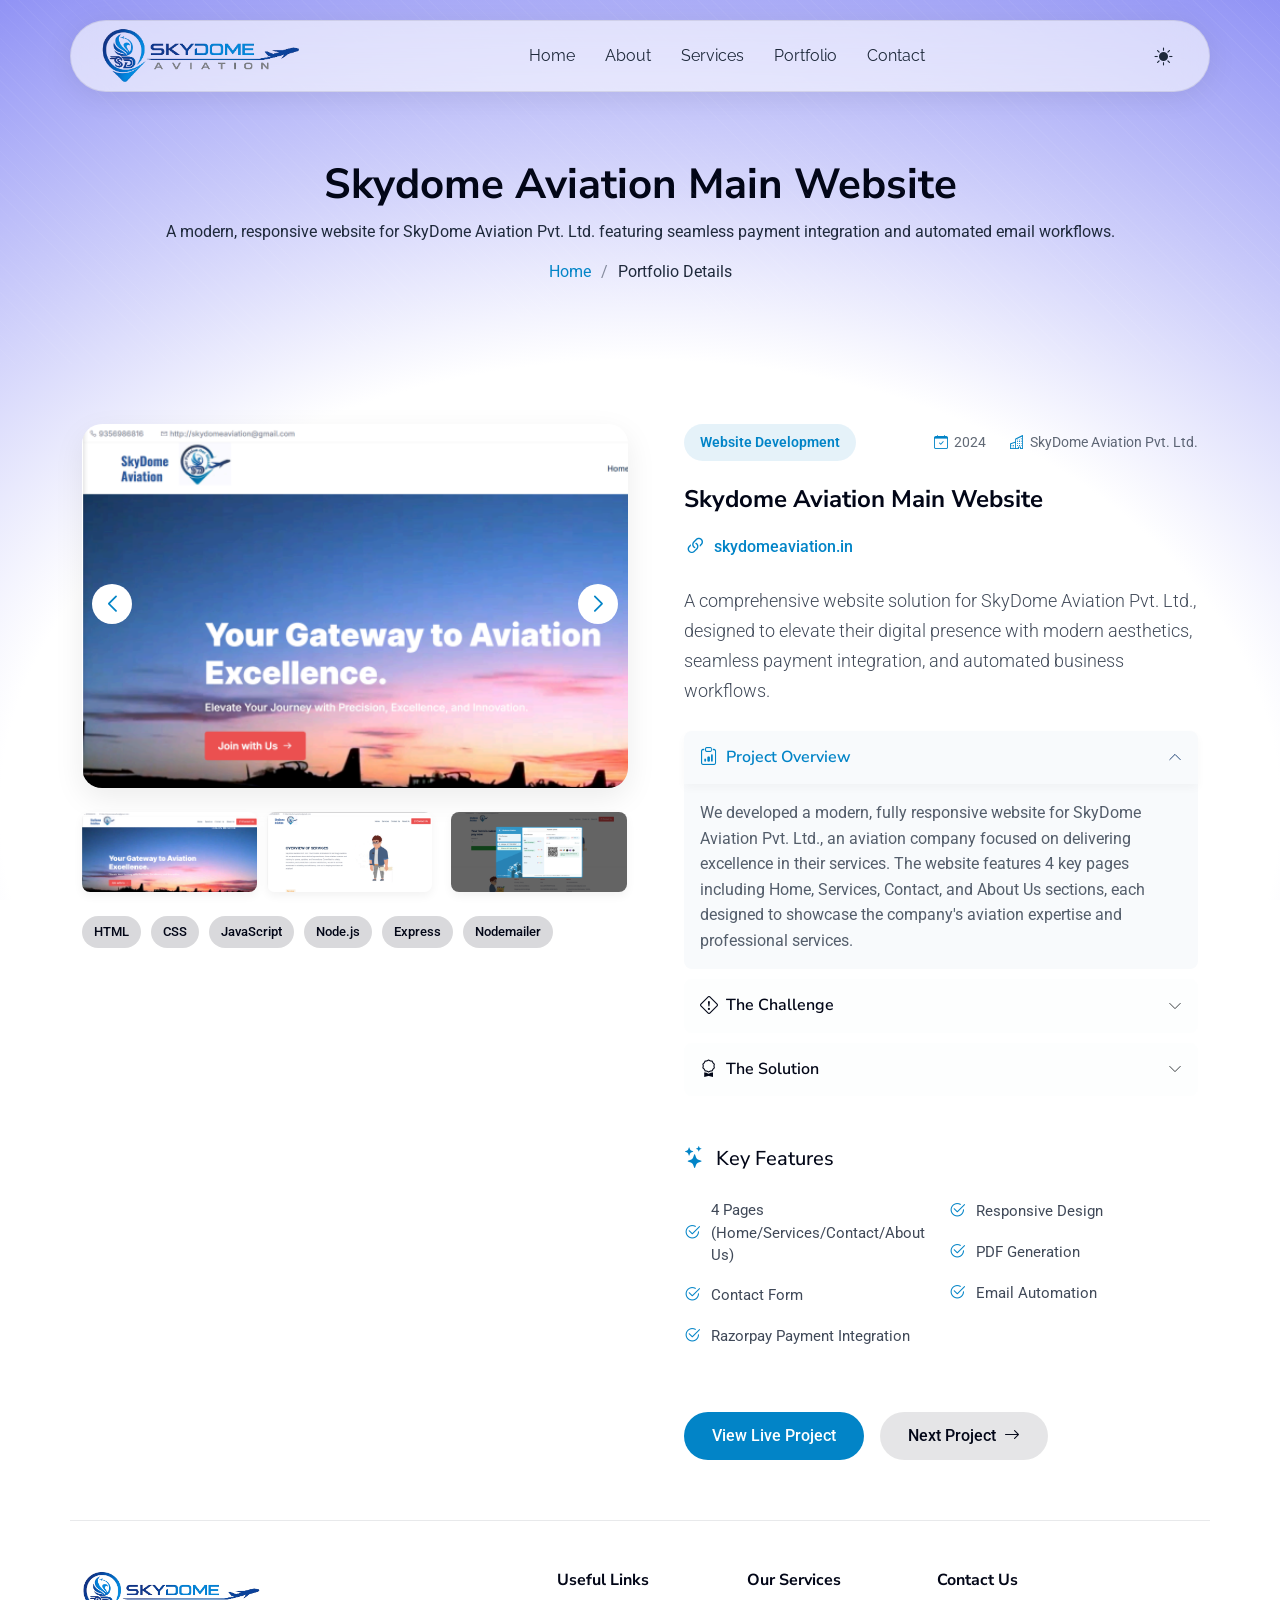
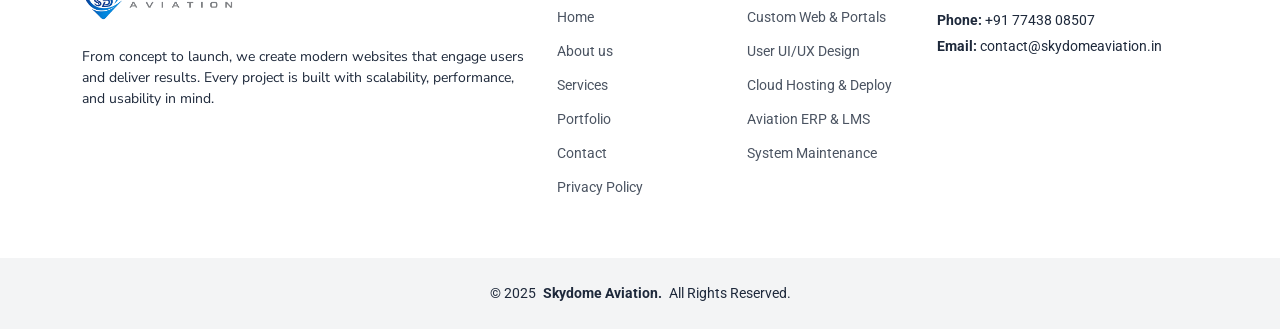
==== commit d925c128: "update number" ====
--- a/portfolio-1.html
+++ b/portfolio-1.html
@@ -328,7 +328,7 @@
 
         <div class="col-lg-3 col-md-12 footer-contact text-center text-md-start">
           <h4>Contact Us</h4>
-          <p><strong>Phone:</strong> <span>+91 93597 37221</span></p>
+          <p><strong>Phone:</strong> <span>+91 77438 08507</span></p>
           <p><strong>Email:</strong> <span>contact@skydomeaviation.in</span></p>
         </div>
 
